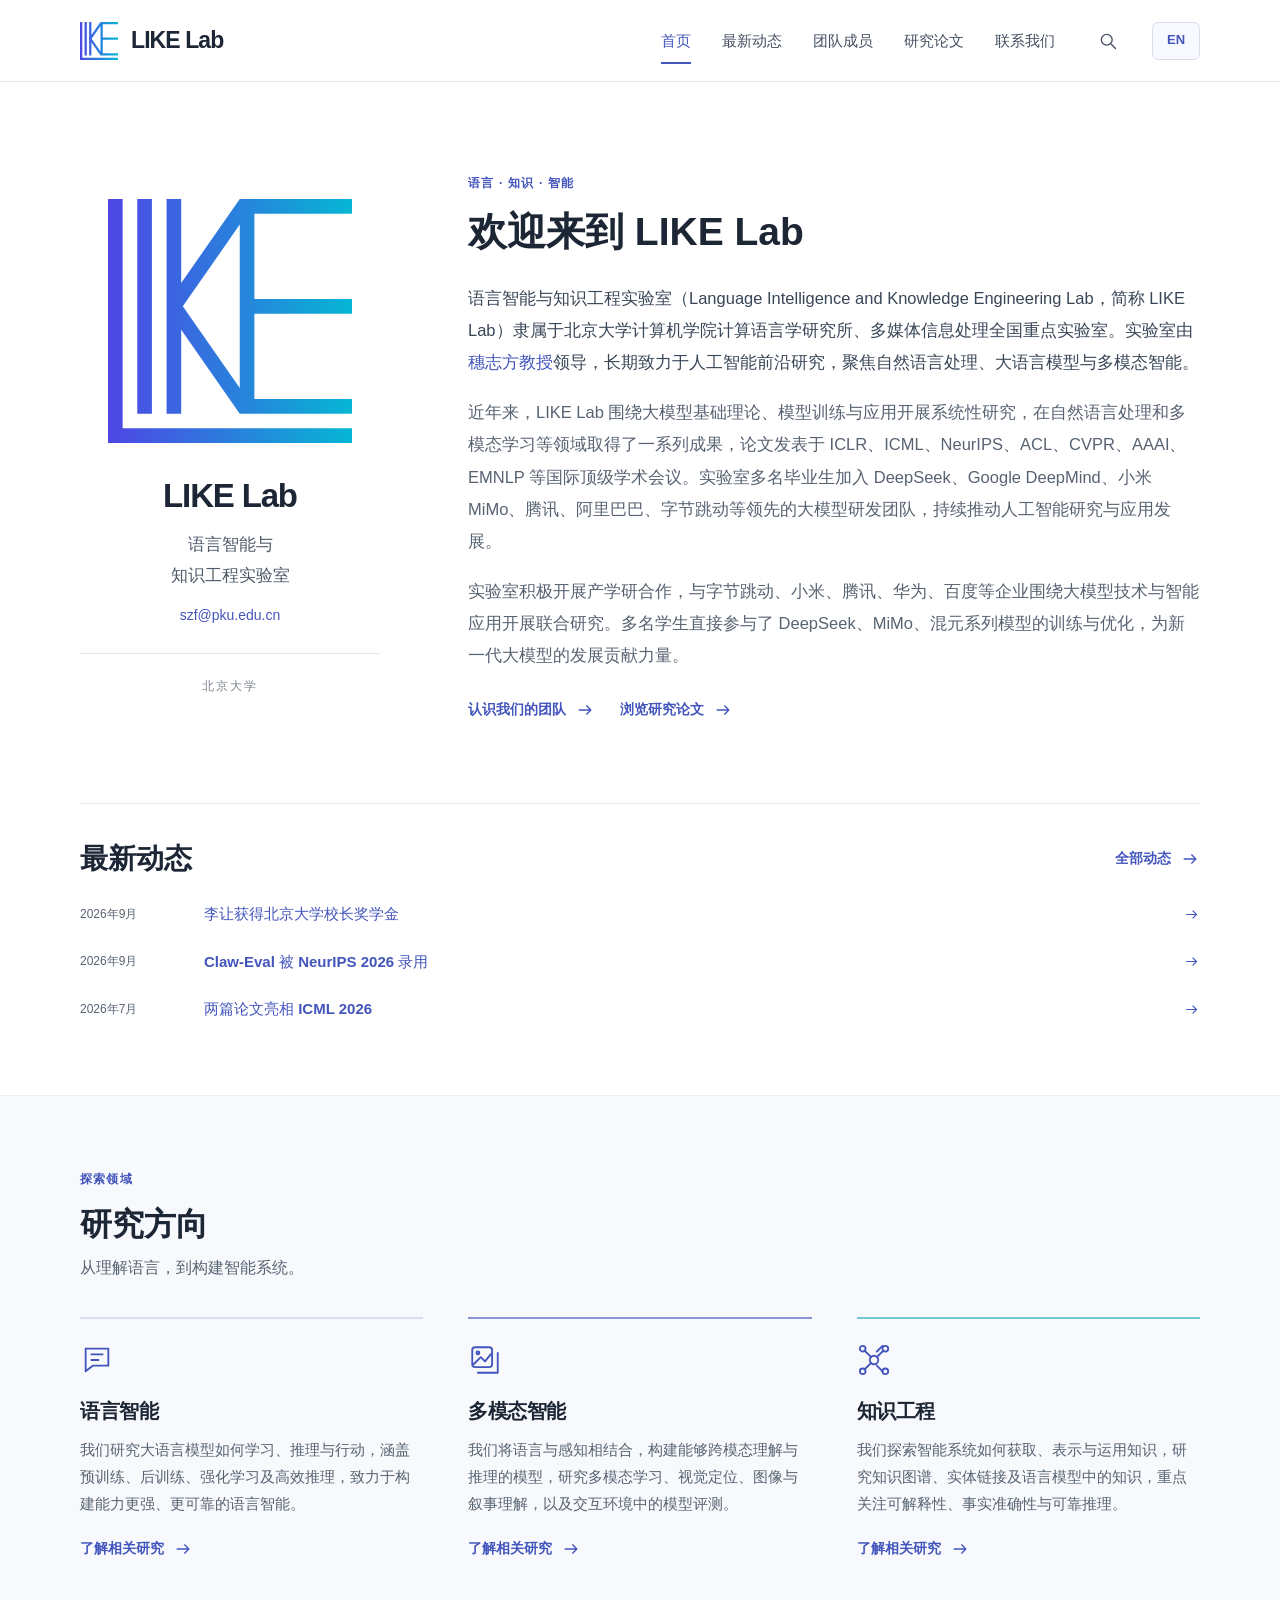
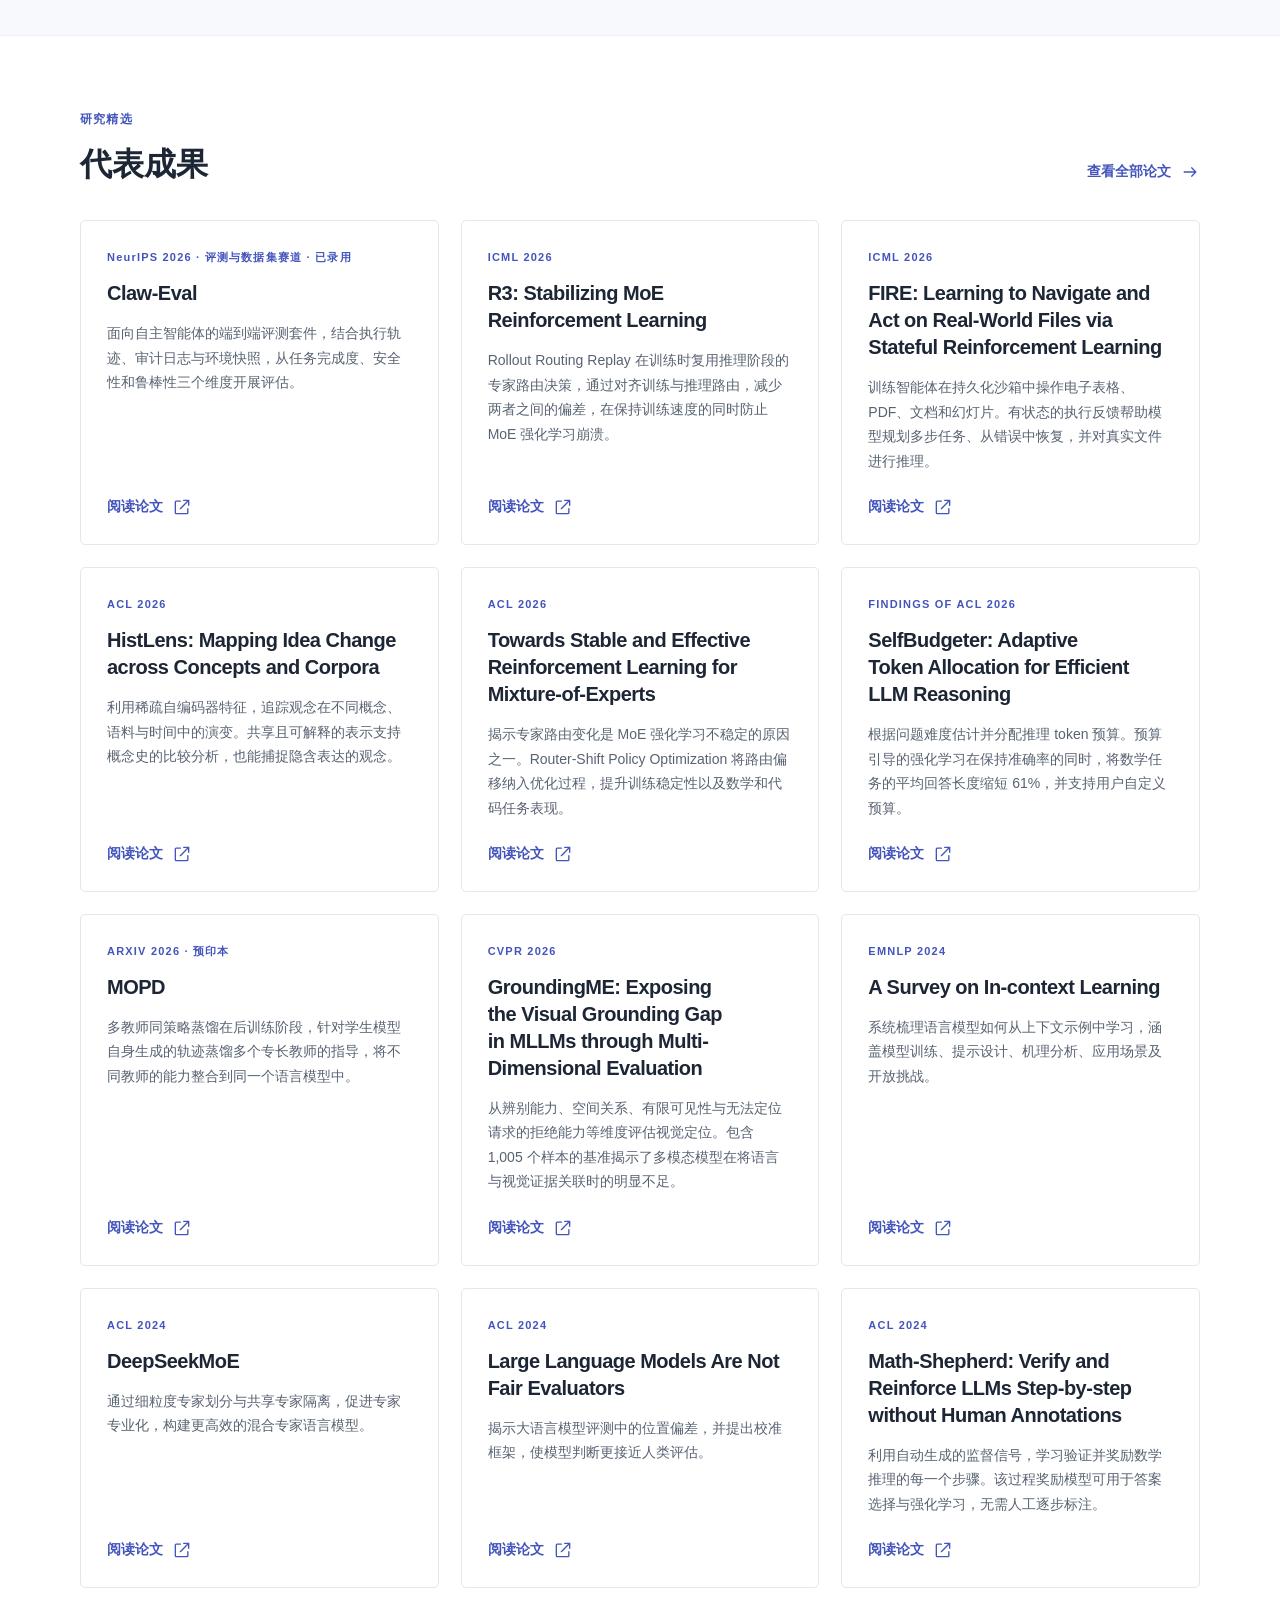
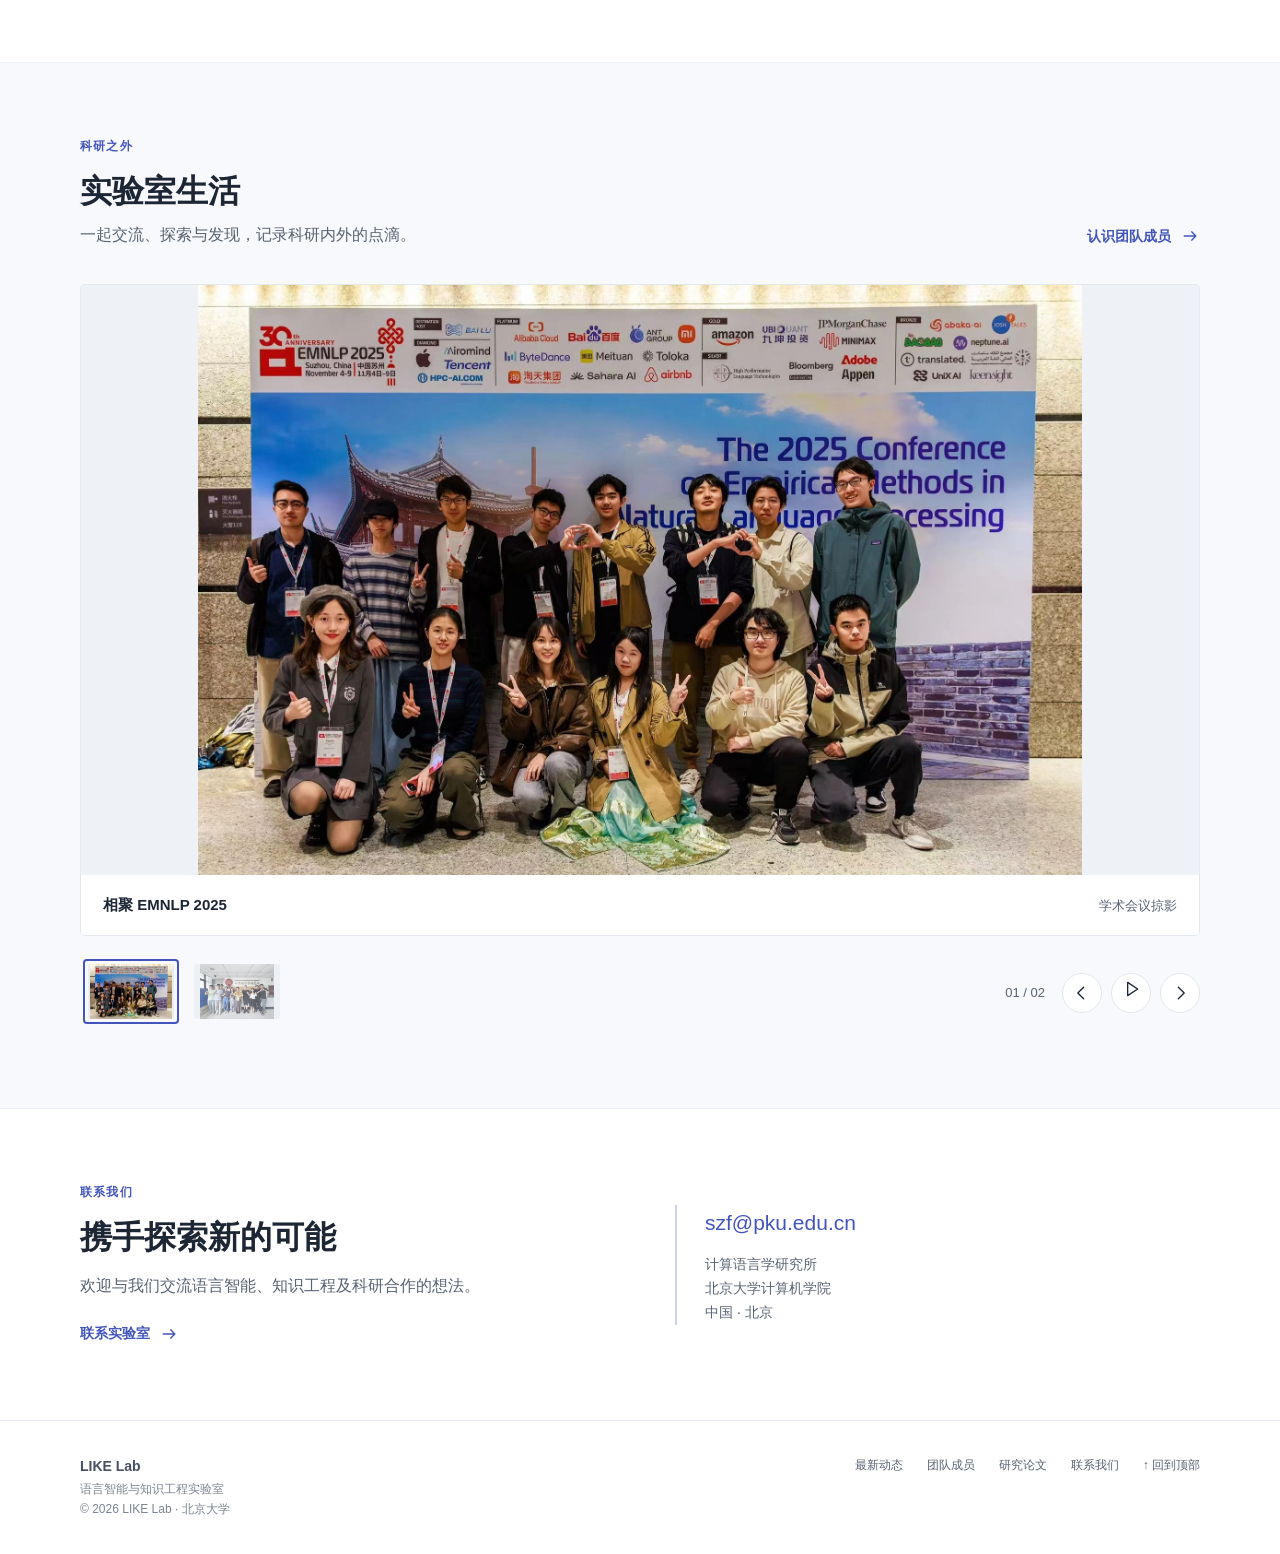
==== zh/index.html @ 63a131f9 "Add Chinese site and bilingual navigation" ====
<!doctype html>
<html lang="zh-CN"><head><meta charset="utf-8">
<!-- Google tag (gtag.js) -->
<script async src="https://www.googletagmanager.com/gtag/js?id=G-2CBV6S0XQP"></script>
<script>
  window.dataLayer = window.dataLayer || [];
  function gtag(){dataLayer.push(arguments);}
  gtag('js', new Date());
  gtag('config', 'G-2CBV6S0XQP');
</script>
<meta name="viewport" content="width=device-width,initial-scale=1"><meta name="description" content="北京大学语言智能与知识工程实验室（LIKE Lab），由穗志方教授领导，聚焦自然语言处理、大语言模型与多模态智能。"><meta name="theme-color" content="#4355bc"><title>首页 · LIKE Lab · 北京大学</title><link rel="icon" href="../assets/like-logo.svg" type="image/svg+xml"><link rel="stylesheet" href="../assets/site.css?v=a5355a71710f"><script src="../assets/site.js?v=5088bf85f177" defer></script><!-- language-alternates:start --><link rel="alternate" hreflang="en" href="../index.html"><link rel="alternate" hreflang="zh-CN" href="index.html"><!-- language-alternates:end --></head>
<body><a class="skip-link" href="#main">跳至正文</a><header class="site-header"><div class="container header-inner"><a class="brand" href="index.html" aria-label="LIKE Lab 首页"><img src="../assets/like-logo.svg" alt="" width="38" height="38">LIKE Lab</a><!-- language-switch:start --><a class="language-switch" data-language-switch href="../index.html" lang="en" hreflang="en" aria-label="Switch to English">EN</a><!-- language-switch:end --><button class="menu-toggle" aria-controls="site-navigation" aria-expanded="false" aria-label="打开导航"><svg class="icon" aria-hidden="true" viewbox="0 0 24 24"><path d="M4 6h16M4 12h16M4 18h16"/></svg></button><nav class="site-nav" id="site-navigation" aria-label="主导航"><a href="index.html" aria-current="page">首页</a><a href="news.html">最新动态</a><a href="people.html">团队成员</a><a href="publications.html">研究论文</a><a href="contact.html">联系我们</a><a class="search-link" href="publications.html#paper-search" aria-label="搜索论文"><svg class="icon" aria-hidden="true" viewbox="0 0 24 24"><circle cx="10.5" cy="10.5" r="6.5"/><path d="m16 16 5 5"/></svg></a></nav></div></header>
<main id="main"><div class="container"><section class="hero" aria-labelledby="welcome"><div class="hero-brand"><img src="../assets/like-logo.svg" alt="LIKE Lab 实验室徽标" width="264" height="264"><strong>LIKE Lab</strong><p class="full-name">语言智能与<br>知识工程实验室</p><a class="hero-email" href="mailto:szf@pku.edu.cn">szf@pku.edu.cn</a><p class="university">北京大学</p></div><div class="hero-copy"><div class="eyebrow">语言 · 知识 · 智能</div><h1 id="welcome">欢迎来到 LIKE Lab</h1><p>语言智能与知识工程实验室（Language Intelligence and Knowledge Engineering Lab，简称 LIKE Lab）隶属于北京大学计算机学院计算语言学研究所、多媒体信息处理全国重点实验室。实验室由 <a href="people.html#faculty">穗志方教授</a>领导，长期致力于人工智能前沿研究，聚焦自然语言处理、大语言模型与多模态智能。</p><p>近年来，LIKE Lab 围绕大模型基础理论、模型训练与应用开展系统性研究，在自然语言处理和多模态学习等领域取得了一系列成果，论文发表于 ICLR、ICML、NeurIPS、ACL、CVPR、AAAI、EMNLP 等国际顶级学术会议。实验室多名毕业生加入 DeepSeek、Google DeepMind、小米 MiMo、腾讯、阿里巴巴、字节跳动等领先的大模型研发团队，持续推动人工智能研究与应用发展。</p><p>实验室积极开展产学研合作，与字节跳动、小米、腾讯、华为、百度等企业围绕大模型技术与智能应用开展联合研究。多名学生直接参与了 DeepSeek、MiMo、混元系列模型的训练与优化，为新一代大模型的发展贡献力量。</p><div class="hero-links"><a class="text-link" href="people.html">认识我们的团队<svg class="icon" aria-hidden="true" viewbox="0 0 24 24"><path d="M5 12h14m-5-5 5 5-5 5"/></svg></a><a class="text-link" href="publications.html">浏览研究论文<svg class="icon" aria-hidden="true" viewbox="0 0 24 24"><path d="M5 12h14m-5-5 5 5-5 5"/></svg></a></div></div></section></div>
<section class="home-news" aria-labelledby="home-news-title"><div class="container"><div class="section-top"><h2 id="home-news-title">最新动态</h2><a class="text-link" href="news.html">全部动态<svg class="icon" aria-hidden="true" viewbox="0 0 24 24"><path d="M5 12h14m-5-5 5 5-5 5"/></svg></a></div><ul class="news-preview"><li><time datetime="2026-09">2026年9月</time><a href="news.html#rang-li-pku-presidential-scholarship-2026">李让获得北京大学校长奖学金<svg class="icon" aria-hidden="true" viewbox="0 0 24 24"><path d="M5 12h14m-5-5 5 5-5 5"/></svg></a></li><li><time datetime="2026-09">2026年9月</time><a href="news.html#neurips-2026">Claw-Eval 被 NeurIPS 2026 录用<svg class="icon" aria-hidden="true" viewbox="0 0 24 24"><path d="M5 12h14m-5-5 5 5-5 5"/></svg></a></li><li><time datetime="2026-07">2026年7月</time><a href="news.html#icml-2026">两篇论文亮相 ICML 2026<svg class="icon" aria-hidden="true" viewbox="0 0 24 24"><path d="M5 12h14m-5-5 5 5-5 5"/></svg></a></li></ul></div></section>
<section class="section soft" id="research-interests" aria-labelledby="research-interests-title"><div class="container"><div class="section-top"><div><div class="eyebrow">探索领域</div><h2 id="research-interests-title">研究方向</h2><p>从理解语言，到构建智能系统。</p></div></div><div class="research-grid"><article class="research-item"><div class="research-icon"><svg class="icon" aria-hidden="true" viewbox="0 0 24 24"><path d="M4 4h16v12H9l-5 4V4zm4 4h8m-8 4h5"/></svg></div><h3>语言智能</h3><p>我们研究大语言模型如何学习、推理与行动，涵盖预训练、后训练、强化学习及高效推理，致力于构建能力更强、更可靠的语言智能。</p><a class="text-link" href="publications.html?q=reasoning">了解相关研究<svg class="icon" aria-hidden="true" viewbox="0 0 24 24"><path d="M5 12h14m-5-5 5 5-5 5"/></svg></a></article><article class="research-item"><div class="research-icon"><svg class="icon" aria-hidden="true" viewbox="0 0 24 24"><rect x="3" y="3" width="14" height="14" rx="2"/><circle cx="7" cy="7" r="1"/><path d="m4 15 5-5 3 3 4-5m-9 13h14V7"/></svg></div><h3>多模态智能</h3><p>我们将语言与感知相结合，构建能够跨模态理解与推理的模型，研究多模态学习、视觉定位、图像与叙事理解，以及交互环境中的模型评测。</p><a class="text-link" href="publications.html?q=multimodal">了解相关研究<svg class="icon" aria-hidden="true" viewbox="0 0 24 24"><path d="M5 12h14m-5-5 5 5-5 5"/></svg></a></article><article class="research-item"><div class="research-icon"><svg class="icon" aria-hidden="true" viewbox="0 0 24 24"><circle cx="12" cy="12" r="3"/><circle cx="4" cy="4" r="2"/><circle cx="20" cy="4" r="2"/><circle cx="4" cy="20" r="2"/><circle cx="20" cy="20" r="2"/><path d="m6 6 4 4m4-4 4-4m-4 14 4 4M10 14l-4 4M14 10l4-4"/></svg></div><h3>知识工程</h3><p>我们探索智能系统如何获取、表示与运用知识，研究知识图谱、实体链接及语言模型中的知识，重点关注可解释性、事实准确性与可靠推理。</p><a class="text-link" href="publications.html?q=knowledge">了解相关研究<svg class="icon" aria-hidden="true" viewbox="0 0 24 24"><path d="M5 12h14m-5-5 5 5-5 5"/></svg></a></article></div></div></section>
<section class="section" id="research-highlights" aria-labelledby="research-highlights-title"><div class="container"><div class="section-top"><div><div class="eyebrow">研究精选</div><h2 id="research-highlights-title">代表成果</h2></div><a class="text-link" href="publications.html">查看全部论文<svg class="icon" aria-hidden="true" viewbox="0 0 24 24"><path d="M5 12h14m-5-5 5 5-5 5"/></svg></a></div><div class="highlights"><article class="highlight"><div class="highlight-heading"><div class="kicker"><span class="conference-name">NeurIPS</span> 2026 · 评测与数据集赛道 · 已录用</div><h3>Claw-Eval</h3></div><p>面向自主智能体的端到端评测套件，结合执行轨迹、审计日志与环境快照，从任务完成度、安全性和鲁棒性三个维度开展评估。</p><a class="text-link" href="https://arxiv.org/abs/2604.06132" target="_blank" rel="noopener noreferrer" aria-label="阅读论文：Claw-Eval">阅读论文<svg class="icon" aria-hidden="true" viewbox="0 0 24 24"><path d="M14 4h6v6m0-6-10 10M10 5H5a1 1 0 0 0-1 1v13a1 1 0 0 0 1 1h13a1 1 0 0 0 1-1v-5"/></svg></a></article><article class="highlight"><div class="highlight-heading"><div class="kicker">ICML 2026</div><h3>R3: Stabilizing MoE Reinforcement Learning</h3></div><p>Rollout Routing Replay 在训练时复用推理阶段的专家路由决策，通过对齐训练与推理路由，减少两者之间的偏差，在保持训练速度的同时防止 MoE 强化学习崩溃。</p><a class="text-link" href="https://openreview.net/forum?id=ZMkfGplf4b" target="_blank" rel="noopener noreferrer" aria-label="阅读论文：R3: Stabilizing MoE Reinforcement Learning">阅读论文<svg class="icon" aria-hidden="true" viewbox="0 0 24 24"><path d="M14 4h6v6m0-6-10 10M10 5H5a1 1 0 0 0-1 1v13a1 1 0 0 0 1 1h13a1 1 0 0 0 1-1v-5"/></svg></a></article><article class="highlight"><div class="highlight-heading"><div class="kicker">ICML 2026</div><h3>FIRE: Learning to Navigate and Act on Real-World Files via Stateful Reinforcement Learning</h3></div><p>训练智能体在持久化沙箱中操作电子表格、PDF、文档和幻灯片。有状态的执行反馈帮助模型规划多步任务、从错误中恢复，并对真实文件进行推理。</p><a class="text-link" href="https://openreview.net/forum?id=lHVxzhqYai" target="_blank" rel="noopener noreferrer" aria-label="阅读论文：FIRE: Learning to Navigate and Act on Real-World Files via Stateful Reinforcement Learning">阅读论文<svg class="icon" aria-hidden="true" viewbox="0 0 24 24"><path d="M14 4h6v6m0-6-10 10M10 5H5a1 1 0 0 0-1 1v13a1 1 0 0 0 1 1h13a1 1 0 0 0 1-1v-5"/></svg></a></article><article class="highlight"><div class="highlight-heading"><div class="kicker">ACL 2026</div><h3>HistLens: Mapping Idea Change across Concepts and Corpora</h3></div><p>利用稀疏自编码器特征，追踪观念在不同概念、语料与时间中的演变。共享且可解释的表示支持概念史的比较分析，也能捕捉隐含表达的观念。</p><a class="text-link" href="https://aclanthology.org/2026.acl-long.652/" target="_blank" rel="noopener noreferrer" aria-label="阅读论文：HistLens: Mapping Idea Change across Concepts and Corpora">阅读论文<svg class="icon" aria-hidden="true" viewbox="0 0 24 24"><path d="M14 4h6v6m0-6-10 10M10 5H5a1 1 0 0 0-1 1v13a1 1 0 0 0 1 1h13a1 1 0 0 0 1-1v-5"/></svg></a></article><article class="highlight"><div class="highlight-heading"><div class="kicker">ACL 2026</div><h3>Towards Stable and Effective Reinforcement Learning for Mixture-of-Experts</h3></div><p>揭示专家路由变化是 MoE 强化学习不稳定的原因之一。Router-Shift Policy Optimization 将路由偏移纳入优化过程，提升训练稳定性以及数学和代码任务表现。</p><a class="text-link" href="https://aclanthology.org/2026.acl-long.1165/" target="_blank" rel="noopener noreferrer" aria-label="阅读论文：Towards Stable and Effective Reinforcement Learning for Mixture-of-Experts">阅读论文<svg class="icon" aria-hidden="true" viewbox="0 0 24 24"><path d="M14 4h6v6m0-6-10 10M10 5H5a1 1 0 0 0-1 1v13a1 1 0 0 0 1 1h13a1 1 0 0 0 1-1v-5"/></svg></a></article><article class="highlight"><div class="highlight-heading"><div class="kicker">Findings of ACL 2026</div><h3>SelfBudgeter: Adaptive Token Allocation for Efficient LLM Reasoning</h3></div><p>根据问题难度估计并分配推理 token 预算。预算引导的强化学习在保持准确率的同时，将数学任务的平均回答长度缩短 61%，并支持用户自定义预算。</p><a class="text-link" href="https://aclanthology.org/2026.findings-acl.1063/" target="_blank" rel="noopener noreferrer" aria-label="阅读论文：SelfBudgeter: Adaptive Token Allocation for Efficient LLM Reasoning">阅读论文<svg class="icon" aria-hidden="true" viewbox="0 0 24 24"><path d="M14 4h6v6m0-6-10 10M10 5H5a1 1 0 0 0-1 1v13a1 1 0 0 0 1 1h13a1 1 0 0 0 1-1v-5"/></svg></a></article><article class="highlight"><div class="highlight-heading"><div class="kicker">arXiv 2026 · 预印本</div><h3>MOPD</h3></div><p>多教师同策略蒸馏在后训练阶段，针对学生模型自身生成的轨迹蒸馏多个专长教师的指导，将不同教师的能力整合到同一个语言模型中。</p><a class="text-link" href="https://arxiv.org/abs/2606.30406" target="_blank" rel="noopener noreferrer" aria-label="阅读论文：MOPD">阅读论文<svg class="icon" aria-hidden="true" viewbox="0 0 24 24"><path d="M14 4h6v6m0-6-10 10M10 5H5a1 1 0 0 0-1 1v13a1 1 0 0 0 1 1h13a1 1 0 0 0 1-1v-5"/></svg></a></article><article class="highlight"><div class="highlight-heading"><div class="kicker">CVPR 2026</div><h3>GroundingME: Exposing the Visual Grounding Gap in MLLMs through Multi-Dimensional Evaluation</h3></div><p>从辨别能力、空间关系、有限可见性与无法定位请求的拒绝能力等维度评估视觉定位。包含 1,005 个样本的基准揭示了多模态模型在将语言与视觉证据关联时的明显不足。</p><a class="text-link" href="https://arxiv.org/abs/2512.17495" target="_blank" rel="noopener noreferrer" aria-label="阅读论文：GroundingME: Exposing the Visual Grounding Gap in MLLMs through Multi-Dimensional Evaluation">阅读论文<svg class="icon" aria-hidden="true" viewbox="0 0 24 24"><path d="M14 4h6v6m0-6-10 10M10 5H5a1 1 0 0 0-1 1v13a1 1 0 0 0 1 1h13a1 1 0 0 0 1-1v-5"/></svg></a></article><article class="highlight"><div class="highlight-heading"><div class="kicker">EMNLP 2024</div><h3>A Survey on In-context Learning</h3></div><p>系统梳理语言模型如何从上下文示例中学习，涵盖模型训练、提示设计、机理分析、应用场景及开放挑战。</p><a class="text-link" href="https://aclanthology.org/2024.emnlp-main.64/" target="_blank" rel="noopener noreferrer" aria-label="阅读论文：A Survey on In-context Learning">阅读论文<svg class="icon" aria-hidden="true" viewbox="0 0 24 24"><path d="M14 4h6v6m0-6-10 10M10 5H5a1 1 0 0 0-1 1v13a1 1 0 0 0 1 1h13a1 1 0 0 0 1-1v-5"/></svg></a></article><article class="highlight"><div class="highlight-heading"><div class="kicker">ACL 2024</div><h3>DeepSeekMoE</h3></div><p>通过细粒度专家划分与共享专家隔离，促进专家专业化，构建更高效的混合专家语言模型。</p><a class="text-link" href="https://aclanthology.org/2024.acl-long.70/" target="_blank" rel="noopener noreferrer" aria-label="阅读论文：DeepSeekMoE">阅读论文<svg class="icon" aria-hidden="true" viewbox="0 0 24 24"><path d="M14 4h6v6m0-6-10 10M10 5H5a1 1 0 0 0-1 1v13a1 1 0 0 0 1 1h13a1 1 0 0 0 1-1v-5"/></svg></a></article><article class="highlight"><div class="highlight-heading"><div class="kicker">ACL 2024</div><h3>Large Language Models Are Not Fair Evaluators</h3></div><p>揭示大语言模型评测中的位置偏差，并提出校准框架，使模型判断更接近人类评估。</p><a class="text-link" href="https://aclanthology.org/2024.acl-long.511/" target="_blank" rel="noopener noreferrer" aria-label="阅读论文：Large Language Models Are Not Fair Evaluators">阅读论文<svg class="icon" aria-hidden="true" viewbox="0 0 24 24"><path d="M14 4h6v6m0-6-10 10M10 5H5a1 1 0 0 0-1 1v13a1 1 0 0 0 1 1h13a1 1 0 0 0 1-1v-5"/></svg></a></article><article class="highlight"><div class="highlight-heading"><div class="kicker">ACL 2024</div><h3>Math-Shepherd: Verify and Reinforce LLMs Step-by-step without Human Annotations</h3></div><p>利用自动生成的监督信号，学习验证并奖励数学推理的每一个步骤。该过程奖励模型可用于答案选择与强化学习，无需人工逐步标注。</p><a class="text-link" href="https://aclanthology.org/2024.acl-long.510/" target="_blank" rel="noopener noreferrer" aria-label="阅读论文：Math-Shepherd: Verify and Reinforce LLMs Step-by-step without Human Annotations">阅读论文<svg class="icon" aria-hidden="true" viewbox="0 0 24 24"><path d="M14 4h6v6m0-6-10 10M10 5H5a1 1 0 0 0-1 1v13a1 1 0 0 0 1 1h13a1 1 0 0 0 1-1v-5"/></svg></a></article></div></div></section>
<section class="section soft" id="life-at-like" aria-labelledby="life-at-like-title"><div class="container"><div class="section-top"><div><div class="eyebrow">科研之外</div><h2 id="life-at-like-title">实验室生活</h2><p>一起交流、探索与发现，记录科研内外的点滴。</p></div><a class="text-link" href="people.html">认识团队成员<svg class="icon" aria-hidden="true" viewbox="0 0 24 24"><path d="M5 12h14m-5-5 5 5-5 5"/></svg></a></div><div data-gallery aria-label="实验室相册" aria-roledescription="轮播相册"><div class="gallery-stage" aria-live="polite"><figure role="group" aria-roledescription="照片" aria-label="第 1 张，共 2 张"><img src="../assets/team-emnlp-2025.webp" alt="团队成员在 EMNLP 2025 会议背景板前合影" loading="lazy" decoding="async" width="1919" height="1280"><figcaption><strong>相聚 EMNLP 2025</strong><span>学术会议掠影</span></figcaption></figure><figure role="group" aria-roledescription="照片" aria-label="第 2 张，共 2 张"><img src="../assets/team-icl.webp" alt="LIKE Lab 成员在计算语言学研究所牌前合影" loading="lazy" decoding="async" width="1702" height="1276"><figcaption><strong>相聚北大</strong><span>计算语言学研究所</span></figcaption></figure></div><div class="gallery-controls js-only"><div class="gallery-thumbs" role="group" aria-label="选择实验室照片"><button class="gallery-thumb" aria-label="查看第 1 张照片（共 2 张）：相聚 EMNLP 2025" aria-pressed="true"><img src="../assets/team-emnlp-2025-thumb.webp" alt="" width="86" height="55" loading="lazy"></button><button class="gallery-thumb" aria-label="查看第 2 张照片（共 2 张）：相聚北大" aria-pressed="false"><img src="../assets/team-icl-thumb.webp" alt="" width="86" height="55" loading="lazy"></button></div><div class="gallery-actions"><span class="gallery-counter" aria-live="polite">01 / 02</span><button class="icon-button" data-gallery-prev aria-label="上一张照片"><svg class="icon" aria-hidden="true" viewbox="0 0 24 24"><path d="m14 5-7 7 7 7"/></svg></button><button class="icon-button" data-gallery-play aria-label="播放相册"><span data-play-icon><svg class="icon" aria-hidden="true" viewbox="0 0 24 24"><path d="m8 4 12 8-12 8V4Z"/></svg></span><span data-pause-icon hidden><svg class="icon" aria-hidden="true" viewbox="0 0 24 24"><path d="M9 5v14M15 5v14"/></svg></span></button><button class="icon-button" data-gallery-next aria-label="下一张照片"><svg class="icon" aria-hidden="true" viewbox="0 0 24 24"><path d="m10 5 7 7-7 7"/></svg></button></div></div></div></div></section>
<section class="section"><div class="container home-contact"><div><div class="eyebrow">联系我们</div><h2>携手探索新的可能</h2><p>欢迎与我们交流语言智能、知识工程及科研合作的想法。</p><div style="margin-top:20px"><a class="text-link" href="contact.html">联系实验室<svg class="icon" aria-hidden="true" viewbox="0 0 24 24"><path d="M5 12h14m-5-5 5 5-5 5"/></svg></a></div></div><div class="contact-detail"><a href="mailto:szf@pku.edu.cn">szf@pku.edu.cn</a><address>计算语言学研究所<br>北京大学计算机学院<br>中国 · 北京</address></div></div></section></main>
<footer class="site-footer"><div class="container footer-inner"><div><strong>LIKE Lab</strong><br>语言智能与知识工程实验室<br>© 2026 LIKE Lab · 北京大学</div><div class="footer-links"><a href="news.html">最新动态</a><a href="people.html">团队成员</a><a href="publications.html">研究论文</a><a href="contact.html">联系我们</a><a href="#main" aria-label="回到顶部">↑ 回到顶部</a></div></div></footer></body></html>
---- assets/site.css ----
:root{--ink:#1d2635;--muted:#586372;--light:#7b8491;--blue:#4355bc;--cyan:#0598b5;--line:#e3e7ee;--wash:#f7f9fc;--max:1120px}*{box-sizing:border-box}html{scroll-behavior:smooth;scroll-padding-top:100px}body{margin:0;color:var(--ink);background:#fff;font-family:Inter,-apple-system,BlinkMacSystemFont,"Segoe UI",Arial,sans-serif;font-size:16px;line-height:1.7;-webkit-font-smoothing:antialiased}a{color:var(--blue);text-decoration:none}a:hover{color:#26388c;text-decoration:underline;text-underline-offset:4px}button,input,select{font:inherit}button{cursor:pointer}button:disabled{cursor:default}img{display:block;max-width:100%}h1,h2,h3,p,figure{margin:0}h1,h2,h3{line-height:1.25;color:var(--ink);font-weight:650;letter-spacing:-.025em}h1{font-size:46px}h2{font-size:32px}h3{font-size:21px}p+p{margin-top:18px}svg.icon{width:20px;height:20px;fill:none;stroke:currentColor;stroke-width:1.6;stroke-linecap:round;stroke-linejoin:round;flex-shrink:0}a:focus-visible,button:focus-visible,input:focus-visible,select:focus-visible,summary:focus-visible{outline:3px solid #07a7c3;outline-offset:5px}::selection{background:#dce9ff}.container{width:min(var(--max),calc(100% - 64px));margin-inline:auto}.skip-link{position:fixed;top:-70px;left:20px;z-index:100;background:#fff;padding:12px 20px}.skip-link:focus{top:10px}.site-header{height:82px;position:sticky;top:0;z-index:30;background:rgba(255,255,255,.97);border-bottom:1px solid var(--line)}.header-inner{display:flex;align-items:center;justify-content:space-between;height:100%;gap:24px}.brand{display:flex;align-items:center;gap:13px;color:var(--ink);font-size:23px;letter-spacing:-.04em;font-weight:700;white-space:nowrap}.brand img{width:38px;height:38px}.brand:hover{text-decoration:none;color:var(--ink)}.site-nav{display:flex;align-items:center;gap:31px}.site-nav>a{font-size:15px;font-weight:550;color:#455062;padding:28px 0;position:relative}.site-nav>a:hover{color:var(--blue);text-decoration:none}.site-nav>a[aria-current=page]{color:var(--blue)}.site-nav>a[aria-current=page]:after{content:"";height:2px;position:absolute;bottom:17px;left:0;right:0;background:var(--blue)}.site-nav .search-link{display:flex;padding:12px}.menu-toggle{display:none;width:44px;height:44px;align-items:center;justify-content:center;border:1px solid var(--line);border-radius:6px;background:#fff}.eyebrow{font-size:12px;line-height:1.5;font-weight:650;letter-spacing:.16em;text-transform:uppercase;color:var(--blue);margin-bottom:16px}.hero{display:grid;grid-template-columns:300px 1fr;gap:88px;padding:92px 0 82px;align-items:center}.hero-brand{text-align:center;align-self:center}.hero-brand>img{width:244px;height:244px;margin:0 auto 32px}.hero-brand strong{display:block;font-size:33px;font-weight:650;letter-spacing:-.035em;line-height:1.25}.hero-brand .full-name{font-size:17px;line-height:1.55;max-width:285px;margin:14px auto 0;color:#4f5b6b}.hero-brand .university{font-size:12px;text-transform:uppercase;letter-spacing:.17em;color:var(--light);border-top:1px solid var(--line);padding-top:22px;margin-top:25px}.hero-copy h1{margin-bottom:25px;font-size:39px}.hero-copy p{color:var(--muted);font-size:16.5px;line-height:1.8}.hero-copy p:first-of-type{color:#394657}.hero-copy strong{color:var(--ink);font-weight:600}.text-link{display:inline-flex;align-items:center;gap:9px;font-size:14px;font-weight:600}.hero-links{display:flex;gap:25px;margin-top:26px}.section{padding:74px 0}.section.soft{background:var(--wash);border-top:1px solid #edf0f6;border-bottom:1px solid #edf0f6}.section-top{display:flex;align-items:end;justify-content:space-between;gap:28px;margin-bottom:36px}.section-top p{color:var(--muted);margin-top:10px;max-width:680px}.research-grid{display:grid;grid-template-columns:repeat(3,1fr);gap:45px}.research-item{display:flex;flex-direction:column;align-items:flex-start;border-top:2px solid #d9dfef;padding-top:24px}.research-item:nth-child(2){border-color:#8b94d4}.research-item:nth-child(3){border-color:#74c7d5}.research-icon{display:flex;color:var(--blue);margin-bottom:22px}.research-icon .icon{width:34px;height:34px;stroke-width:1.3}.research-item h3{font-size:20px;margin-bottom:12px}.research-item p{font-size:15px;color:var(--muted);line-height:1.8}.research-item .text-link{margin-top:auto;padding-top:20px}.highlights{display:grid;grid-template-columns:repeat(3,minmax(0,1fr));gap:22px}.highlight{grid-column:auto}.highlight{display:flex;flex-direction:column;align-items:flex-start;border:1px solid var(--line);padding:27px 26px 25px;border-radius:5px}.kicker{font-size:11px;text-transform:uppercase;letter-spacing:.11em;color:var(--blue);font-weight:650}.highlight h3{font-size:20px;line-height:1.35;margin:14px 0 14px;text-wrap:pretty}.highlight p{color:var(--muted);font-size:14px;margin-bottom:22px}.highlight a{margin-top:auto}.gallery-stage{background:#f0f3f7;border:1px solid var(--line);border-radius:5px;overflow:hidden}.gallery-stage figure[hidden]{display:none}.gallery-stage img{width:100%;height:590px;object-fit:contain;background:#eef1f5}.gallery-stage figcaption{padding:17px 22px;background:#fff;display:flex;gap:20px;align-items:baseline;justify-content:space-between}.gallery-stage figcaption strong{font-size:15px;font-weight:600}.gallery-stage figcaption span{font-size:13px;color:var(--muted)}.gallery-controls{display:flex;justify-content:space-between;align-items:center;margin-top:17px;gap:18px}.gallery-thumbs{display:flex;gap:10px}.gallery-thumb{padding:3px;background:transparent;border:2px solid transparent;border-radius:4px;opacity:.64;transition:opacity .2s}.gallery-thumb img{width:86px;height:55px;object-fit:cover;border-radius:2px}.gallery-thumb[aria-pressed=true]{border-color:var(--blue);opacity:1}.gallery-thumb:hover{opacity:1}.gallery-actions{display:flex;align-items:center;gap:9px}.icon-button{display:inline-flex;align-items:center;justify-content:center;height:40px;width:40px;border:1px solid var(--line);border-radius:50%;color:var(--ink);background:#fff}.icon-button:hover{border-color:var(--blue);color:var(--blue)}.gallery-counter{font-size:13px;color:var(--muted);font-variant-numeric:tabular-nums;margin-right:8px}.home-contact{display:grid;grid-template-columns:1fr 1fr;align-items:center;gap:70px}.home-contact h2{margin-bottom:15px}.home-contact p{color:var(--muted)}.contact-detail{border-left:2px solid #cbd4ef;padding-left:28px}.contact-detail a{font-size:21px}.contact-detail address{font-style:normal;margin-top:13px;color:var(--muted);font-size:14px}.site-footer{padding:34px 0;border-top:1px solid var(--line)}.footer-inner{display:flex;justify-content:space-between;gap:30px;align-items:start;font-size:12px;color:var(--light)}.footer-inner strong{font-size:14px;font-weight:600;color:#465164}.footer-links{display:flex;gap:24px}.footer-links a{color:var(--muted)}.page-heading{text-align:center;padding:72px 0 46px}.page-heading h1{font-size:45px}.page-heading p{color:var(--muted);font-size:17px;margin:17px auto 0;max-width:670px}.page-heading .eyebrow{margin-bottom:12px}.role-nav{display:flex;justify-content:center;gap:29px;flex-wrap:wrap;border-bottom:1px solid var(--line);padding:0 0 27px;font-size:13px}.role-nav a{color:var(--muted)}.role-nav span{font-size:11px;color:#8893a4;margin-left:6px}.people-section{padding:50px 0 22px;scroll-margin-top:95px}.people-section>h2{text-align:center;font-size:27px;margin-bottom:38px;font-weight:550}.people-grid{--people-column-gap:28px;display:flex;flex-wrap:wrap;justify-content:center;gap:38px var(--people-column-gap)}.people-grid>.person{flex:0 0 calc((100% - 3 * var(--people-column-gap))/4)}.people-grid.faculty>.person{flex:0 1 auto}.person{text-align:center;min-width:0;padding:0 0 9px}.portrait{width:min(160px,100%);height:auto;aspect-ratio:4/5;margin:0 auto 19px;border-radius:10px;display:grid;place-items:center;background:linear-gradient(145deg,#f0f3fb,#e9eef5);border:1px solid #e1e6f0;color:#7885a4;font-size:35px;font-weight:350;letter-spacing:-.04em;position:relative}.portrait:after{content:"";inset:8px;border:1px solid #d9e1ee;border-radius:6px;position:absolute}.person:nth-child(3n+2) .portrait{background:linear-gradient(145deg,#edf6f7,#e8f0f4);color:#6e8e99}.person:nth-child(3n) .portrait{background:linear-gradient(145deg,#f2f0f9,#ececf4);color:#8a83a5}.person .portrait-photo{object-fit:cover}.person h3{font-size:19px;font-weight:550;letter-spacing:-.015em}.person h3 a{color:var(--blue)}.person .role{font-size:13px;color:var(--muted);margin-top:6px}.person .years{font-size:13px;color:var(--light);line-height:1.5;margin-top:0;font-variant-numeric:tabular-nums}.person-links{display:flex;justify-content:center;gap:7px;min-height:35px;margin-top:8px}.person-links a{display:grid;place-items:center;padding:5px;color:#6f7e9a;border-radius:4px}.person-links a:hover{background:var(--wash);color:var(--blue)}.person-links .icon{width:18px;height:18px}.faculty .portrait{width:192px;font-size:43px}.faculty .person h3{font-size:24px}.faculty .person .role{font-size:15px}.people-end{padding:45px 0 65px;text-align:center;color:var(--light);font-size:12px}.pub-intro{max-width:800px;margin:0 auto}.pub-actions{display:flex;justify-content:center;gap:23px;margin-top:22px}.pub-toolbar{display:grid;grid-template-columns:1fr 130px auto;gap:14px;align-items:end;padding:23px;background:var(--wash);border:1px solid var(--line);border-radius:5px}.field label{display:block;font-size:12px;color:var(--muted);font-weight:600;margin-bottom:7px}.search-input{position:relative}.search-input .icon{position:absolute;left:13px;top:13px;color:var(--light)}.field input,.field select{width:100%;height:45px;border:1px solid #d7dde7;border-radius:4px;background:#fff;color:var(--ink);padding:8px 12px}.field input{padding-left:42px;min-width:100px}.status-filters{display:flex;height:45px;border:1px solid #d7dde7;background:#fff;border-radius:4px;overflow:hidden}.status-filters button{padding:0 14px;border:0;background:#fff;color:var(--muted);font-size:13px}.status-filters button[aria-pressed=true]{background:#4558b7;color:#fff}.pub-count-row{display:flex;justify-content:space-between;align-items:center;margin:19px 0 12px;font-size:13px;color:var(--light)}.text-button{border:0;background:none;padding:6px;color:var(--blue);font-size:13px}.pub-year{display:grid;grid-template-columns:88px 1fr;gap:34px;margin-top:30px}.pub-year>h2{font-size:28px;color:#536078;border-top:1px solid var(--line);padding-top:25px;letter-spacing:-.05em}.pub-item{padding:26px 0 25px;border-top:1px solid var(--line)}.pub-item h3{font-size:18px;font-weight:600;line-height:1.5;letter-spacing:-.012em}.pub-item h3>a{color:#27374c}.pub-item h3>a:hover{color:var(--blue)}.pub-authors{font-size:14px;line-height:1.8;color:var(--muted);margin-top:8px}.pub-authors strong{font-weight:600;color:#39465a}.pub-meta{display:flex;align-items:center;gap:12px;margin-top:9px;font-size:13px;color:var(--blue)}.preprint-tag{font-size:10px;letter-spacing:.05em;text-transform:uppercase;border:1px solid #cfd6e3;color:var(--muted);padding:1px 7px;border-radius:3px}.pub-links{display:flex;flex-wrap:wrap;gap:17px;margin-top:12px;font-size:12px;font-weight:600}.pub-links a{display:flex;gap:5px;align-items:center}.pub-links .icon{width:14px;height:14px}.pub-item details{margin-top:12px;font-size:13px;color:var(--muted)}.pub-item summary{width:max-content;cursor:pointer;color:#6c7790;font-size:12px}.pub-item details p{padding:13px 17px;background:var(--wash);margin-top:8px;line-height:1.85;border-left:2px solid #d8dfef}.pub-empty{text-align:center;padding:75px 20px}.pub-empty h2{font-size:25px;margin-bottom:12px}.pub-empty p{color:var(--muted)}.pub-bottom{padding:45px 0 60px;font-size:13px;color:var(--muted);text-align:center}.resource-intro{text-align:center;margin:0 auto 40px;max-width:740px;color:var(--muted);font-size:15px}.resource-grid{display:grid;grid-template-columns:repeat(3,1fr);gap:24px;margin-bottom:65px}.resource-card{border:1px solid var(--line);border-radius:5px;display:flex;flex-direction:column;overflow:hidden}.resource-art{height:140px;padding:28px;background:linear-gradient(110deg,#eff1fb,#eef8fa);position:relative;display:flex;justify-content:space-between;align-items:center;color:#6c7ab7}.resource-art .icon{width:55px;height:55px;stroke-width:1}.resource-art>span{font-size:11px;font-weight:600;letter-spacing:.13em;text-transform:uppercase;align-self:start;border:1px solid #d4dcec;padding:2px 8px;border-radius:3px}.resource-content{padding:24px;display:flex;flex-direction:column;flex:1}.resource-content .kicker{font-size:10px}.resource-content h2{font-size:22px;margin:10px 0 11px}.resource-content p{font-size:14px;color:var(--muted);margin-bottom:20px}.resource-content .pub-links{margin-top:auto;padding-top:5px}.reading{display:grid;grid-template-columns:1fr 2fr;gap:60px;padding:45px 0 65px;border-top:1px solid var(--line)}.reading>div>p{font-size:14px;color:var(--muted);margin-top:15px}.reading-list{display:grid;gap:0}.reading-list a{padding:17px 0;border-bottom:1px solid var(--line);font-size:15px;font-weight:550;display:flex;justify-content:space-between;align-items:center;gap:20px}.reading-list a:first-child{padding-top:0}.reading-list small{display:block;font-size:12px;font-weight:400;color:var(--muted);margin-top:4px}.contact-layout{display:grid;grid-template-columns:1.05fr 1fr;gap:75px;padding:15px 0 80px}.contact-layout h2{font-size:26px;margin-bottom:17px}.contact-layout p{color:var(--muted);font-size:15px}.contact-email{display:inline-flex;gap:12px;align-items:center;font-size:26px;margin:27px 0}.contact-box{background:var(--wash);border:1px solid var(--line);padding:35px;border-radius:5px}.contact-box address{font-style:normal;color:var(--muted);font-size:15px;line-height:1.9;margin-top:15px}.contact-box h3{font-size:18px;margin-top:26px;margin-bottom:9px}.contact-box h3:first-child{margin-top:0}.contact-box .institution-links{display:flex;flex-direction:column;align-items:start;gap:9px;font-size:14px;margin-top:24px}.contact-follow{border-top:1px solid var(--line);padding-top:25px;margin-top:30px}.contact-follow h3{font-size:19px;margin-bottom:12px}[hidden]{display:none!important}.js-only{display:none}.js .js-only{display:block}.js .pub-toolbar{display:grid}.js .pub-count-row{display:flex}.js .gallery-controls{display:flex}body:not(.js) .gallery-stage figure{display:block!important}body:not(.js) .gallery-stage figure+figure{margin-top:24px}body:not(.js) .site-nav{display:flex}.js .gallery-stage{animation:appear .7s ease both}@keyframes appear{from{opacity:.3;transform:translateY(7px)}to{opacity:1;transform:none}}
@media(min-width:1400px){.hero{gap:100px;padding-block:105px}.hero-copy p{font-size:17px}.hero-brand>img{width:264px;height:264px}}
@media(max-width:1000px){.container{width:calc(100% - 48px)}.hero{grid-template-columns:240px 1fr;gap:46px;padding-block:65px}.hero-brand>img{width:210px;height:210px}.hero-copy h1{font-size:33px}.hero-copy p{font-size:15px}.site-nav{gap:21px}.research-grid{gap:27px}.gallery-stage img{height:480px}.pub-toolbar{grid-template-columns:1fr 120px}.status-filters{grid-column:1/-1;width:max-content}.contact-layout{gap:42px}.highlights{grid-template-columns:repeat(2,minmax(0,1fr));gap:18px}.highlight,.highlight:nth-child(n+4){grid-column:span 1}.highlight:last-child{grid-column:span 1}.highlight{padding:22px}.people-grid{--people-column-gap:18px;row-gap:35px}}
@media(max-width:720px){html{scroll-padding-top:85px}.container{width:calc(100% - 40px)}.site-header{height:70px}.brand{font-size:21px}.brand img{width:33px;height:33px}.menu-toggle{display:flex}.site-nav{position:absolute;top:69px;left:0;right:0;background:#fff;border-bottom:1px solid var(--line);padding:16px 20px 22px;gap:0;box-shadow:0 10px 20px #1d26350a;flex-direction:column;align-items:stretch}.js .site-nav{display:none}.js .site-nav.open{display:flex}.site-nav>a{padding:10px 12px}.site-nav>a[aria-current=page]:after{display:none}.site-nav .search-link{margin-top:6px;gap:10px}.site-nav .search-link:after{content:"Search publications";font-size:14px}body:not(.js) .site-header{height:auto;position:relative}body:not(.js) .header-inner{padding-top:15px;flex-wrap:wrap}body:not(.js) .site-nav{position:static;flex-direction:row;flex-wrap:wrap;box-shadow:none}.hero{display:block;padding:44px 0 48px}.hero-brand>img{width:160px;height:160px;margin-bottom:22px}.hero-brand strong{font-size:29px}.hero-brand .full-name{font-size:16px;max-width:280px;margin-top:10px}.hero-brand .university{border:0;padding-top:0;margin-top:15px;font-size:10px}.hero-copy{margin-top:42px}.hero-copy .eyebrow{display:none}.hero-copy h1{font-size:29px;letter-spacing:-.03em;margin-bottom:20px}.hero-copy p{font-size:15.5px;line-height:1.8}.hero-links{gap:22px}.section{padding:49px 0}h2{font-size:28px}.section-top{display:block;margin-bottom:27px}.section-top>.text-link{margin-top:15px}.section-top p{font-size:15px}.research-grid,.highlights{grid-template-columns:1fr;gap:26px}.highlight,.highlight:nth-child(n+4),.highlight:last-child{grid-column:auto}.research-item{padding-top:23px}.research-icon{margin-bottom:13px}.research-item .text-link{margin-top:auto;padding-top:15px}.highlight{padding:25px}.highlight h3{margin-top:12px}.highlight p{margin-bottom:18px}.gallery-stage img{height:auto;aspect-ratio:4/3;object-fit:contain}.gallery-stage figcaption{display:block;padding:14px 16px}.gallery-stage figcaption span{display:block;margin-top:3px;font-size:12px}.gallery-thumb img{width:58px;height:40px}.gallery-thumbs{gap:5px}.gallery-controls{gap:8px}.gallery-counter{display:none}.gallery-actions{gap:6px}.icon-button{height:34px;width:34px}.home-contact{grid-template-columns:1fr;gap:26px}.contact-detail{padding-left:20px}.footer-inner{flex-direction:column;gap:19px}.footer-links{gap:20px}.page-heading{padding:44px 0 34px}.page-heading h1{font-size:35px}.page-heading p{font-size:15px;margin-top:13px}.role-nav{gap:9px 20px;padding-bottom:22px;font-size:12px}.people-section{padding-top:38px}.people-section>h2{font-size:24px;margin-bottom:28px}.people-grid{--people-column-gap:16px;row-gap:28px}.people-grid>.person{flex-basis:calc((100% - var(--people-column-gap))/2)}.people-grid.faculty>.person{flex-basis:auto}.portrait{width:min(120px,100%);font-size:30px;margin-bottom:15px}.person h3{font-size:17px}.person .role{font-size:11px}.person .years{font-size:12px}.faculty .portrait{width:152px}.people-end{padding:28px 0 45px}.pub-actions{gap:18px;flex-wrap:wrap;margin-top:18px}.pub-actions .text-link{font-size:12px}.pub-toolbar{padding:15px;gap:11px;grid-template-columns:1fr 95px}.field label{font-size:11px}.field input,.field select{font-size:13px}.status-filters{height:39px}.status-filters button{font-size:12px;padding-inline:13px}.pub-year{display:block;margin-top:27px}.pub-year>h2{font-size:27px;padding-top:18px;margin-bottom:13px}.pub-item{padding:20px 0}.pub-item h3{font-size:17px}.pub-authors{font-size:12px}.pub-meta{font-size:12px;flex-wrap:wrap;gap:7px}.pub-links{gap:16px}.pub-count-row{font-size:12px}.resource-grid{grid-template-columns:1fr;gap:22px;margin-bottom:38px}.resource-art{height:118px}.resource-intro{font-size:14px}.resource-content{padding:23px}.reading{grid-template-columns:1fr;gap:26px;padding-block:34px 48px}.reading h2{font-size:26px}.contact-layout{grid-template-columns:1fr;gap:30px;padding:0 0 48px}.contact-email{font-size:24px;margin:21px 0}.contact-box{padding:26px}.contact-layout h2{font-size:25px}.contact-layout p{font-size:14px}}
@media(prefers-reduced-motion:reduce){html{scroll-behavior:auto}*,*:before,*:after{animation:none!important;transition:none!important}}
@media print{.site-header,.site-footer,.pub-toolbar,.pub-count-row,.pub-actions,.gallery-controls,.role-nav,.pub-links,.person-links{display:none!important}.container{width:100%}.page-heading{padding:10px 0 20px}.pub-item,.person{break-inside:avoid}.pub-year{display:block}.pub-year h2{margin-bottom:15px}a{color:inherit}.section{padding:25px 0}}

/* Conference news: month-based timeline with accessible, native disclosures. */
.news-container{max-width:1000px}
.news-year-nav{display:flex;justify-content:center;gap:38px;border-bottom:1px solid var(--line);padding:0 0 30px}
.news-year-nav a{display:flex;align-items:baseline;gap:11px;font-size:17px;font-weight:650}
.news-year-nav span{font-size:12px;font-weight:400;color:var(--muted)}
.news-year{padding-top:45px}
.news-year-heading{display:flex;align-items:baseline;gap:17px;margin-bottom:12px}
.news-year-heading h2{font-size:31px}
.news-year-heading>span{font-size:12px;color:var(--light)}
.news-timeline{list-style:none;margin:0;padding:0}
.news-item{display:grid;grid-template-columns:123px minmax(0,1fr);scroll-margin-top:100px}
.news-date{position:relative;padding:29px 25px 25px 0;font-variant-numeric:tabular-nums;line-height:1.5}
.news-date time{font-size:13px;font-weight:600;color:var(--muted);white-space:nowrap}
.news-date>span{display:block;font-size:10px;color:var(--light);margin-top:5px}
.news-date:after{content:"";position:absolute;right:-4px;top:35px;width:7px;height:7px;border-radius:50%;background:#8493ca;box-shadow:0 0 0 5px #fff;z-index:1}
.news-content{border-left:1px solid var(--line);padding:26px 0 27px 32px;min-width:0}
.news-item+.news-item .news-content{border-top:1px solid #edf0f5}
.news-labels{display:flex;align-items:center;gap:12px;font-size:11px;color:var(--light);margin-bottom:10px}
.news-conference{font-size:10px;font-weight:650;letter-spacing:.09em;color:var(--blue);background:#f0f3fb;padding:3px 8px;border-radius:3px}
.news-content h3{font-size:22px;line-height:1.4;margin-bottom:9px}
.news-content>p{color:var(--muted);font-size:14px;line-height:1.8;max-width:740px}
.news-papers{margin-top:13px}
.news-papers summary{list-style:none;display:inline-flex;align-items:center;gap:14px;cursor:pointer;font-size:12px;font-weight:600;color:var(--blue);padding:3px 0}
.news-papers summary::-webkit-details-marker{display:none}
.news-papers summary span{font-size:18px;line-height:1;font-weight:400}
.news-papers[open] summary span{transform:rotate(45deg)}
.news-papers>ul{list-style:none;background:var(--wash);border-radius:4px;padding:5px 20px;margin:15px 0 0}
.news-papers li{padding:15px 0}
.news-papers li+li{border-top:1px solid var(--line)}
.news-paper-venue{display:block;font-size:10px;font-weight:600;color:var(--blue);margin-bottom:5px}
.news-papers li>a{display:flex;align-items:baseline;justify-content:space-between;gap:14px;font-size:14px;font-weight:550;line-height:1.65;color:var(--ink)}
.news-papers li>a:hover{color:var(--blue)}
.news-papers li .icon{width:14px;height:14px;color:var(--blue);align-self:center}
.news-paper-author{display:block;font-size:11px;color:var(--muted);margin-top:5px}
.news-sources{font-size:10px;color:var(--light);padding-top:10px}
.news-sources a{color:var(--muted)}
.news-end{border-top:1px solid var(--line);padding:28px 0 60px;margin-top:18px;display:flex;align-items:center;justify-content:space-between;gap:25px}
.news-end p{font-size:11px;color:var(--light);line-height:1.8}
.news-end .text-link{font-size:12px;white-space:nowrap}
.home-news{padding:0 0 62px}
.home-news>.container{border-top:1px solid var(--line);padding-top:37px}
.home-news .section-top{margin-bottom:14px;align-items:center}
.home-news h2{font-size:28px}
.news-preview{list-style:none;margin:0;padding:0}
.news-preview li{display:grid;grid-template-columns:104px minmax(0,1fr);gap:20px;padding:11px 0}
.news-preview time{font-size:12px;color:var(--muted);font-variant-numeric:tabular-nums;align-self:center}
.news-preview a{display:flex;align-items:center;justify-content:space-between;gap:20px;font-size:15px;font-weight:550}
.news-preview .icon{width:17px;height:17px}
@media(max-width:720px){
 .news-year-nav{gap:28px;padding-bottom:24px}
 .news-year-nav a{font-size:16px}
 .news-year{padding-top:30px}
 .news-year-heading{margin-bottom:4px}
 .news-year-heading h2{font-size:27px}
 .news-item{grid-template-columns:82px minmax(0,1fr)}
 .news-date{padding-right:12px}
 .news-date time{font-size:11px}
 .news-date>span{font-size:9px}
 .news-content{padding:25px 0 25px 21px}
 .news-content h3{font-size:19px}
 .news-content>p{font-size:13px}
 .news-labels{margin-bottom:8px;gap:9px;font-size:10px}
 .news-papers>ul{padding:2px 13px}
 .news-papers li>a{font-size:12px;gap:9px}
 .news-end{display:block;padding-bottom:44px}
 .news-end .text-link{margin-top:16px}
 .home-news{padding-bottom:43px}
 .home-news>.container{padding-top:28px}
 .home-news .section-top{display:flex;gap:15px}
 .home-news .section-top>.text-link{margin-top:0;font-size:12px}
 .home-news h2{font-size:26px}
 .news-preview li{grid-template-columns:76px minmax(0,1fr);gap:15px;align-items:start}
 .news-preview time{font-size:11px;align-self:start;padding-top:3px}
 .news-preview a{font-size:13px;gap:12px}
 .footer-links{flex-wrap:wrap;gap:10px 20px}
 .status-filters{max-width:100%;height:auto;flex-wrap:wrap}
 .status-filters button{min-height:39px;flex:1;padding:7px 10px}
}
@media(max-width:380px){
 .news-item{grid-template-columns:minmax(0,1fr)}
 .news-date{padding:22px 0 0 20px;border-left:1px solid var(--line);display:flex;align-items:baseline;gap:10px}
 .news-date>span{margin:0}
 .news-date:after{left:-4px;right:auto;top:27px}
 .news-content{padding-top:12px;padding-left:20px}
 .news-item+.news-item .news-content{border-top:0}
 .status-filters button{flex-basis:40%}
}
@media print{.news-year-nav,.news-preview{display:none}.news-item{break-inside:avoid}.news-content{padding-block:14px}.news-date{padding-top:18px}.news-date:after{top:25px}}

/* Keep all fourteen photos reachable without widening the page. */
.gallery-thumbs{position:relative;flex:1;min-width:0;overflow-x:auto;overflow-y:hidden;overscroll-behavior-x:contain;padding:6px 3px 10px;scrollbar-width:thin;scrollbar-color:#c1cbe1 transparent}
.gallery-thumb{flex:0 0 auto}
.gallery-thumb img{object-fit:contain;background:#e8edf3}
.gallery-actions{flex-shrink:0}
.gallery-counter{white-space:nowrap}
@media(max-width:720px){
 .gallery-controls{flex-direction:column-reverse;align-items:stretch;gap:8px}
 .gallery-thumbs{flex:none;width:100%;gap:8px}
 .gallery-thumb img{width:68px;height:46px}
 .gallery-actions{width:100%;gap:9px}
 .gallery-counter{display:inline;margin-right:auto;font-size:12px}
 .gallery-actions .icon-button{width:40px;height:40px}
}

/* Faculty contact under the lab name; alumni shown without portraits. */
.hero-email{display:inline-block;font-size:14px;line-height:1.6;margin-top:13px}.person-alumni{display:flex;flex-direction:column;align-items:center;padding:20px 12px 9px;border-top:1px solid var(--line)}.person-alumni .affiliation{font-size:14px;line-height:1.6;color:var(--muted);margin-top:9px}

.person-alumni .person-links{margin-top:auto;padding-top:12px}.person-alumni .affiliation:empty{margin-top:0}

/* Twelve equal cards: 3 columns, then 2, then 1. */
.highlight-heading{width:100%}.highlight .kicker{line-height:1.65}.highlight p{line-height:1.75}

/* Preserve the official conference name inside uppercase labels. */
.conference-name{text-transform:none}

/* Language editions share the same layout; the switch stays visible on mobile. */
.header-inner{gap:22px}
.brand{margin-right:auto}
.site-nav{order:1}
.language-switch{order:2;display:inline-flex;align-items:center;justify-content:center;flex-shrink:0;min-width:48px;min-height:38px;padding:5px 12px;border:1px solid #d9dfed;border-radius:6px;color:var(--blue);background:#f7f9fe;font-size:13px;font-weight:600;line-height:1.4;white-space:nowrap}
.language-switch:hover{background:#edf1fb;border-color:#aab6da;text-decoration:none}
.menu-toggle{order:3;flex-shrink:0}
html[lang="zh-CN"] body{font-family:Inter,-apple-system,BlinkMacSystemFont,"Segoe UI","PingFang SC","Microsoft YaHei","Noto Sans CJK SC",Arial,sans-serif}
html[lang="zh-CN"] h1,html[lang="zh-CN"] h2,html[lang="zh-CN"] .person h3{letter-spacing:0}
html[lang="zh-CN"] .hero-copy p{line-height:1.95}
html[lang="zh-CN"] .hero-brand .full-name{line-height:1.8}
html[lang="zh-CN"] .eyebrow{letter-spacing:.1em}
html[lang="zh-CN"] .role-nav{gap:16px 25px}
html[lang="zh-CN"] .news-date time{white-space:normal}
@media(max-width:1000px){.header-inner{gap:16px}.site-nav{gap:18px}}
@media(max-width:900px){
 .site-header{height:70px}
 .brand{font-size:21px;gap:10px}
 .brand img{width:33px;height:33px}
 .header-inner{gap:12px}
 .menu-toggle{display:flex}
 .site-nav{position:absolute;top:69px;left:0;right:0;background:#fff;border-bottom:1px solid var(--line);padding:16px 20px 22px;gap:0;box-shadow:0 10px 20px #1d26350a;flex-direction:column;align-items:stretch}
 .js .site-nav{display:none}
 .js .site-nav.open{display:flex}
 .site-nav>a{padding:10px 12px}
 .site-nav>a[aria-current=page]:after{display:none}
 .site-nav .search-link{margin-top:6px;gap:10px}
 .site-nav .search-link:after{content:"Search publications";font-size:14px}
 html[lang="zh-CN"] .site-nav .search-link:after{content:"搜索论文"}
 body:not(.js) .site-header{height:auto;position:relative}
 body:not(.js) .header-inner{padding-top:15px;flex-wrap:wrap}
 body:not(.js) .site-nav{order:4;flex-basis:100%;position:static;flex-direction:row;flex-wrap:wrap;box-shadow:none}
 body:not(.js) .menu-toggle{display:none}
}
@media(max-width:380px){.header-inner{gap:8px}.language-switch{padding-inline:9px;min-width:44px}.brand{font-size:19px;gap:8px}}
@media print{.language-switch{display:none}}
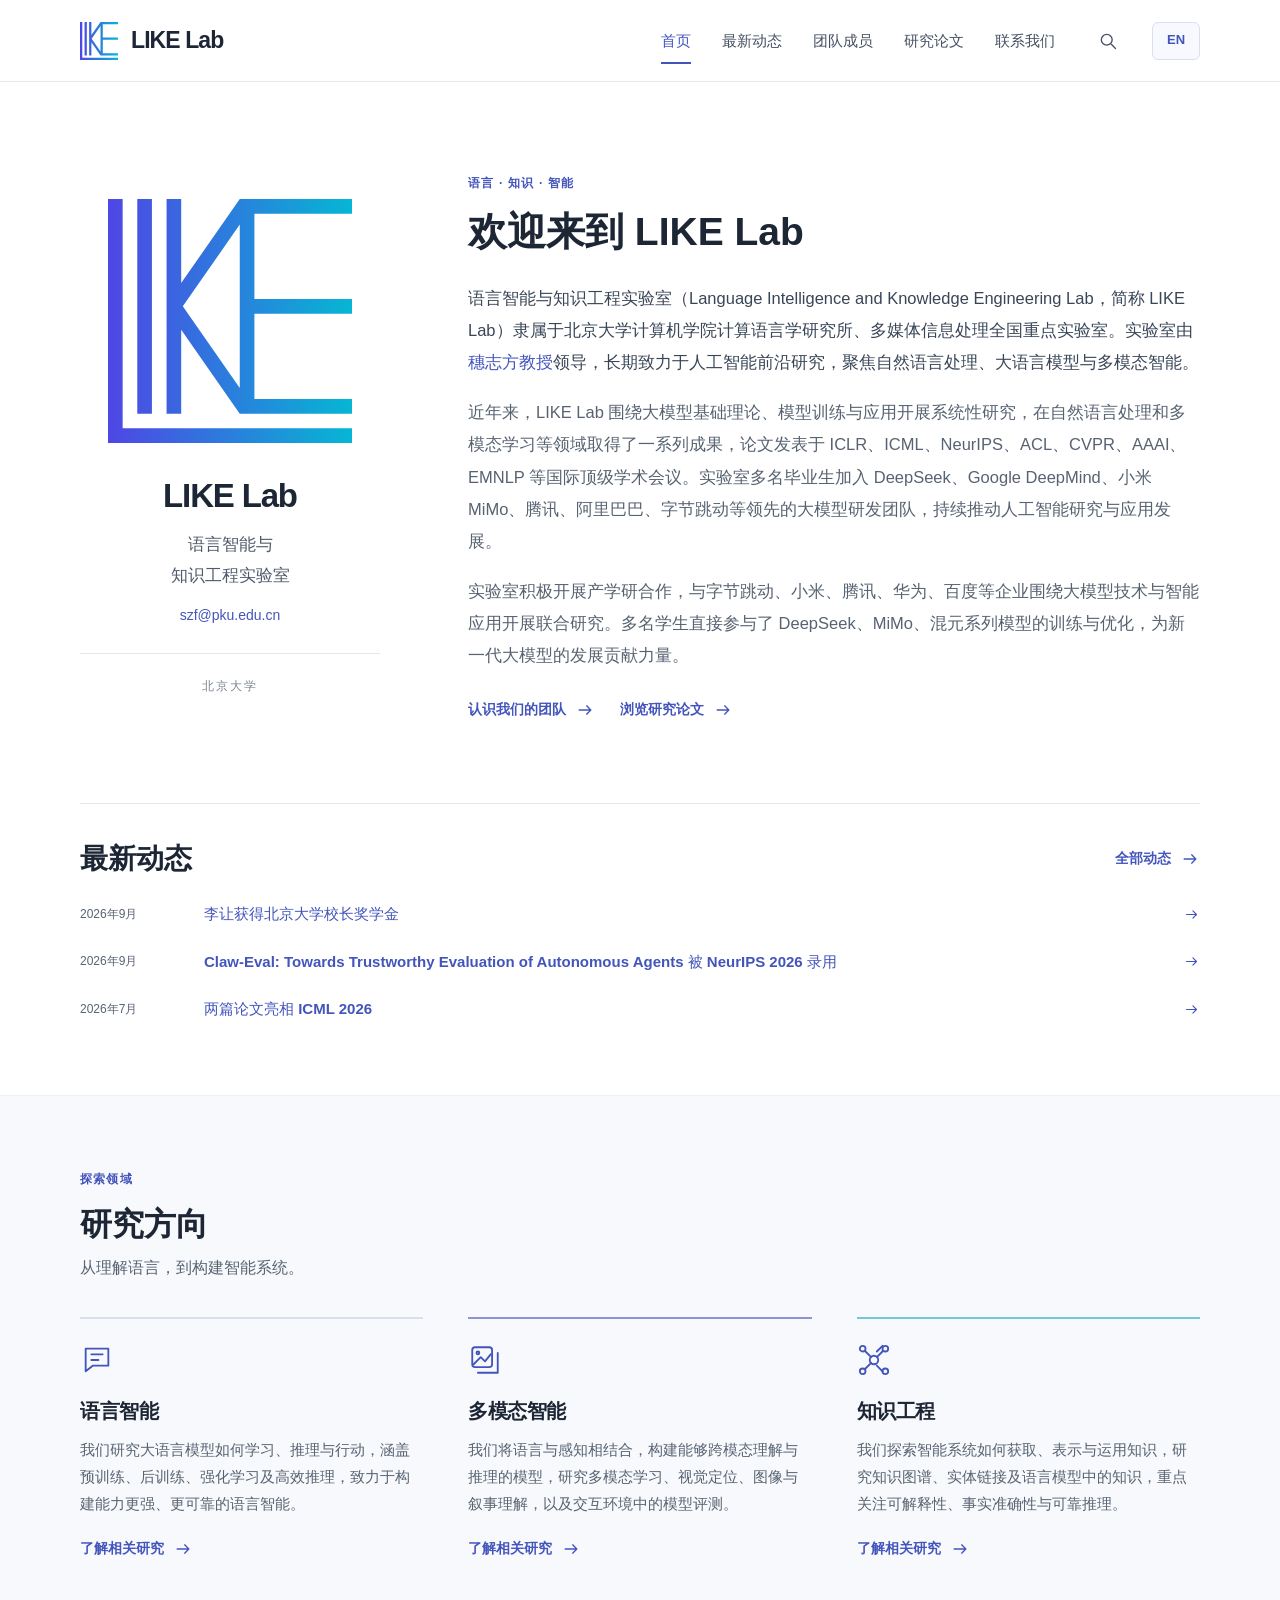
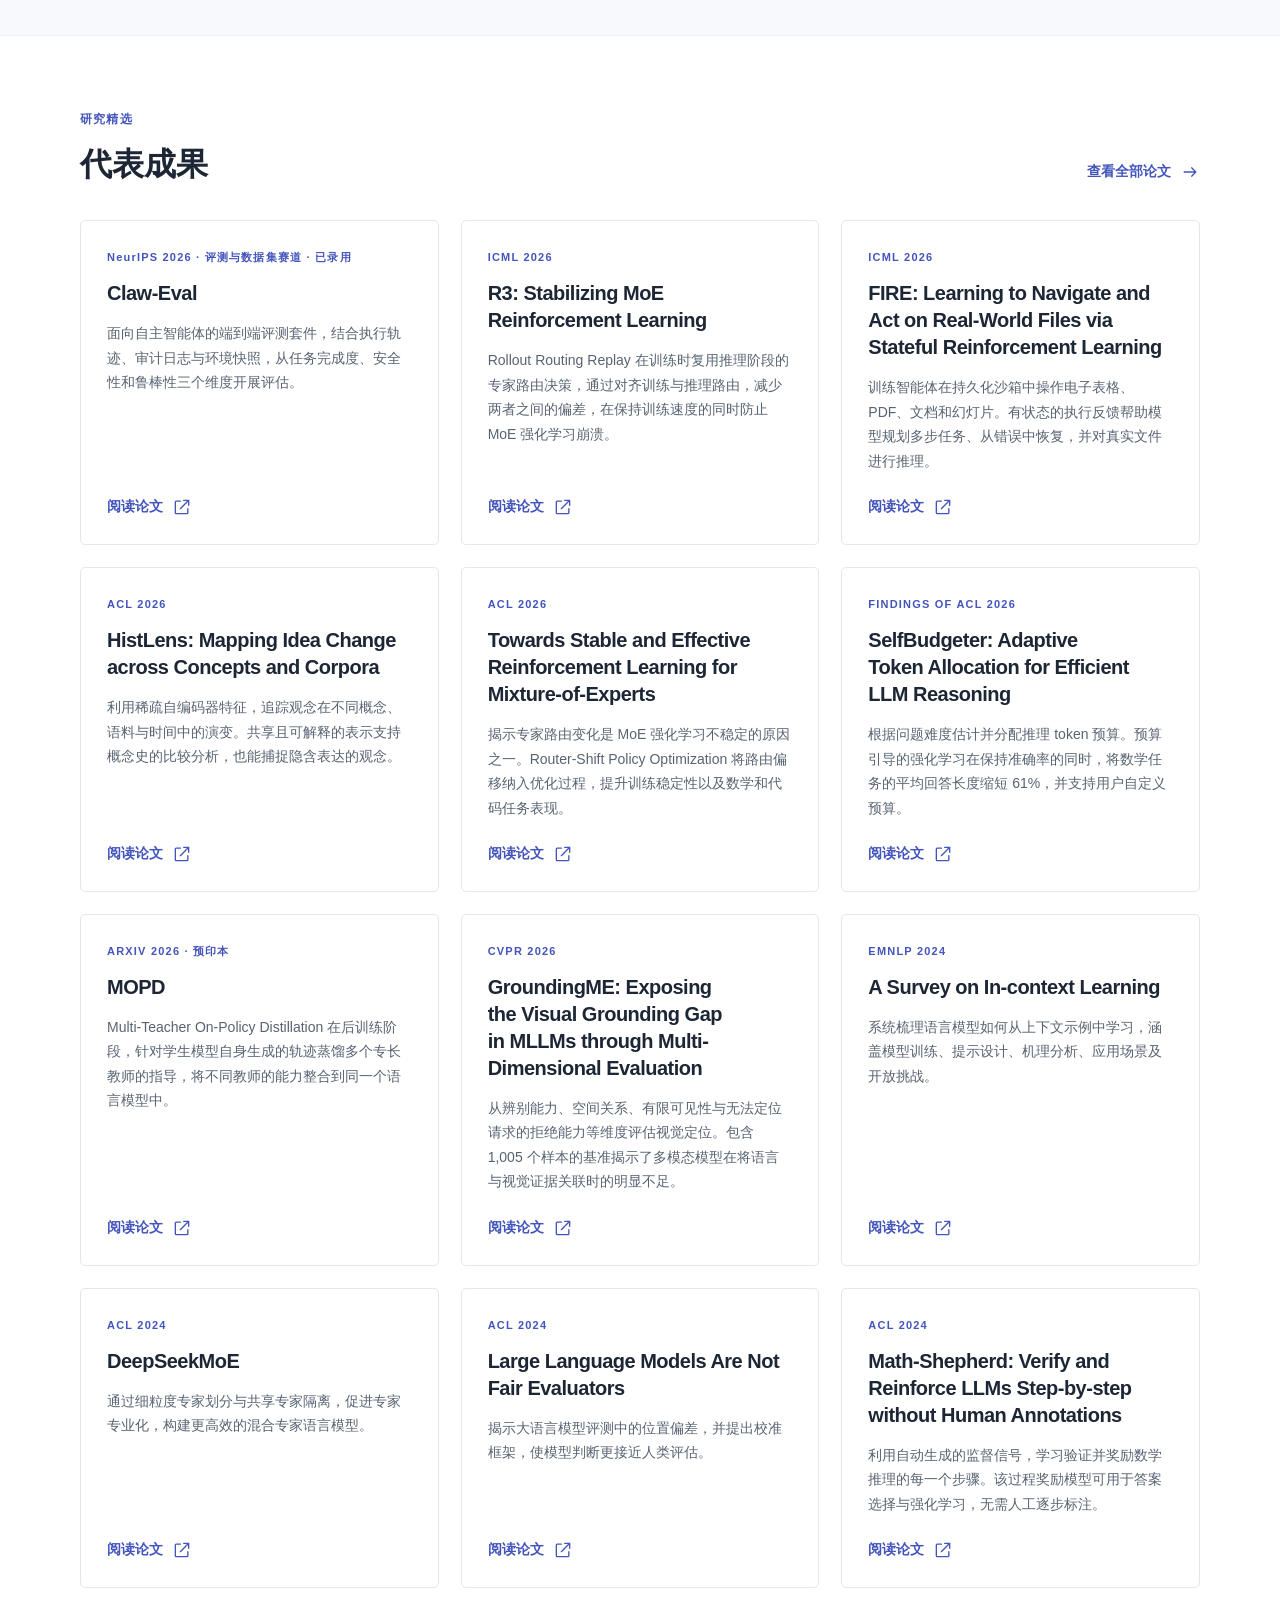
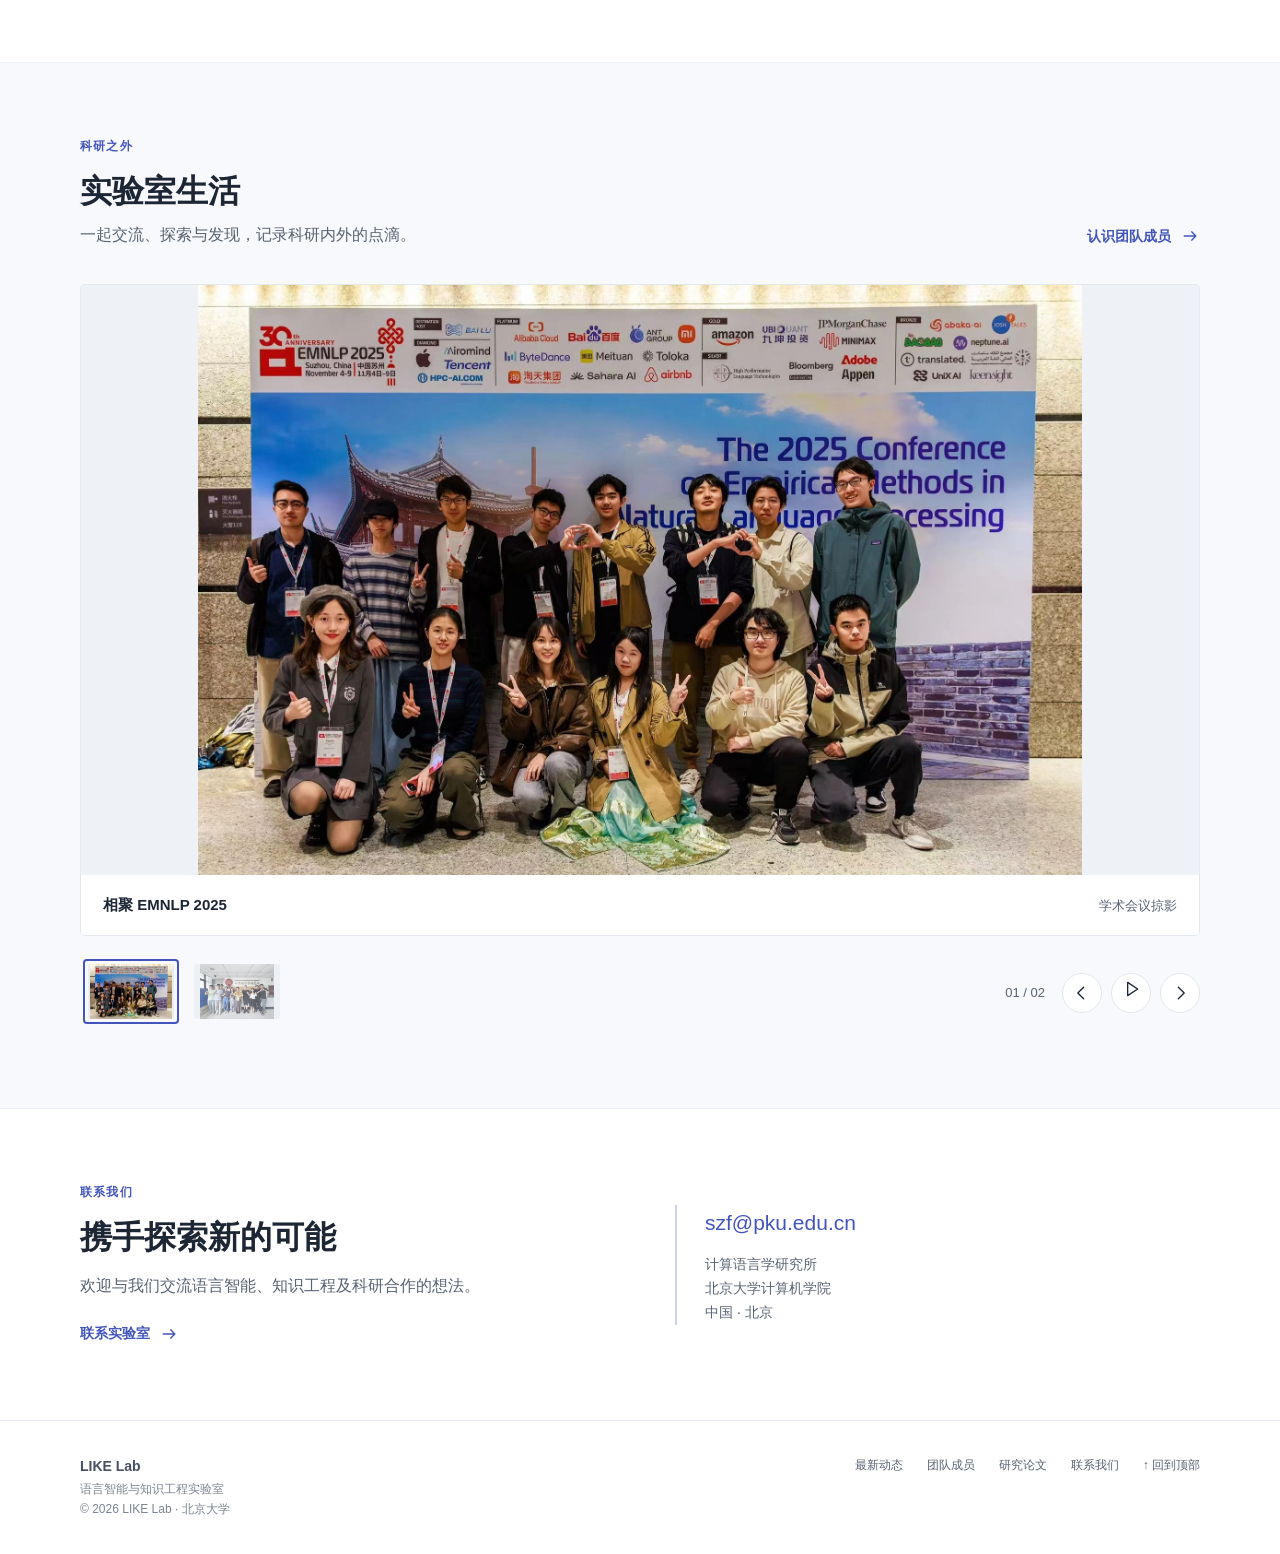
==== commit c4f46f6b: "Preserve original paper titles in Chinese news" ====
--- a/zh/index.html
+++ b/zh/index.html
@@ -11,9 +11,9 @@
 <meta name="viewport" content="width=device-width,initial-scale=1"><meta name="description" content="北京大学语言智能与知识工程实验室（LIKE Lab），由穗志方教授领导，聚焦自然语言处理、大语言模型与多模态智能。"><meta name="theme-color" content="#4355bc"><title>首页 · LIKE Lab · 北京大学</title><link rel="icon" href="../assets/like-logo.svg" type="image/svg+xml"><link rel="stylesheet" href="../assets/site.css?v=a5355a71710f"><script src="../assets/site.js?v=5088bf85f177" defer></script><!-- language-alternates:start --><link rel="alternate" hreflang="en" href="../index.html"><link rel="alternate" hreflang="zh-CN" href="index.html"><!-- language-alternates:end --></head>
 <body><a class="skip-link" href="#main">跳至正文</a><header class="site-header"><div class="container header-inner"><a class="brand" href="index.html" aria-label="LIKE Lab 首页"><img src="../assets/like-logo.svg" alt="" width="38" height="38">LIKE Lab</a><!-- language-switch:start --><a class="language-switch" data-language-switch href="../index.html" lang="en" hreflang="en" aria-label="Switch to English">EN</a><!-- language-switch:end --><button class="menu-toggle" aria-controls="site-navigation" aria-expanded="false" aria-label="打开导航"><svg class="icon" aria-hidden="true" viewbox="0 0 24 24"><path d="M4 6h16M4 12h16M4 18h16"/></svg></button><nav class="site-nav" id="site-navigation" aria-label="主导航"><a href="index.html" aria-current="page">首页</a><a href="news.html">最新动态</a><a href="people.html">团队成员</a><a href="publications.html">研究论文</a><a href="contact.html">联系我们</a><a class="search-link" href="publications.html#paper-search" aria-label="搜索论文"><svg class="icon" aria-hidden="true" viewbox="0 0 24 24"><circle cx="10.5" cy="10.5" r="6.5"/><path d="m16 16 5 5"/></svg></a></nav></div></header>
 <main id="main"><div class="container"><section class="hero" aria-labelledby="welcome"><div class="hero-brand"><img src="../assets/like-logo.svg" alt="LIKE Lab 实验室徽标" width="264" height="264"><strong>LIKE Lab</strong><p class="full-name">语言智能与<br>知识工程实验室</p><a class="hero-email" href="mailto:szf@pku.edu.cn">szf@pku.edu.cn</a><p class="university">北京大学</p></div><div class="hero-copy"><div class="eyebrow">语言 · 知识 · 智能</div><h1 id="welcome">欢迎来到 LIKE Lab</h1><p>语言智能与知识工程实验室（Language Intelligence and Knowledge Engineering Lab，简称 LIKE Lab）隶属于北京大学计算机学院计算语言学研究所、多媒体信息处理全国重点实验室。实验室由 <a href="people.html#faculty">穗志方教授</a>领导，长期致力于人工智能前沿研究，聚焦自然语言处理、大语言模型与多模态智能。</p><p>近年来，LIKE Lab 围绕大模型基础理论、模型训练与应用开展系统性研究，在自然语言处理和多模态学习等领域取得了一系列成果，论文发表于 ICLR、ICML、NeurIPS、ACL、CVPR、AAAI、EMNLP 等国际顶级学术会议。实验室多名毕业生加入 DeepSeek、Google DeepMind、小米 MiMo、腾讯、阿里巴巴、字节跳动等领先的大模型研发团队，持续推动人工智能研究与应用发展。</p><p>实验室积极开展产学研合作，与字节跳动、小米、腾讯、华为、百度等企业围绕大模型技术与智能应用开展联合研究。多名学生直接参与了 DeepSeek、MiMo、混元系列模型的训练与优化，为新一代大模型的发展贡献力量。</p><div class="hero-links"><a class="text-link" href="people.html">认识我们的团队<svg class="icon" aria-hidden="true" viewbox="0 0 24 24"><path d="M5 12h14m-5-5 5 5-5 5"/></svg></a><a class="text-link" href="publications.html">浏览研究论文<svg class="icon" aria-hidden="true" viewbox="0 0 24 24"><path d="M5 12h14m-5-5 5 5-5 5"/></svg></a></div></div></section></div>
-<section class="home-news" aria-labelledby="home-news-title"><div class="container"><div class="section-top"><h2 id="home-news-title">最新动态</h2><a class="text-link" href="news.html">全部动态<svg class="icon" aria-hidden="true" viewbox="0 0 24 24"><path d="M5 12h14m-5-5 5 5-5 5"/></svg></a></div><ul class="news-preview"><li><time datetime="2026-09">2026年9月</time><a href="news.html#rang-li-pku-presidential-scholarship-2026">李让获得北京大学校长奖学金<svg class="icon" aria-hidden="true" viewbox="0 0 24 24"><path d="M5 12h14m-5-5 5 5-5 5"/></svg></a></li><li><time datetime="2026-09">2026年9月</time><a href="news.html#neurips-2026">Claw-Eval 被 NeurIPS 2026 录用<svg class="icon" aria-hidden="true" viewbox="0 0 24 24"><path d="M5 12h14m-5-5 5 5-5 5"/></svg></a></li><li><time datetime="2026-07">2026年7月</time><a href="news.html#icml-2026">两篇论文亮相 ICML 2026<svg class="icon" aria-hidden="true" viewbox="0 0 24 24"><path d="M5 12h14m-5-5 5 5-5 5"/></svg></a></li></ul></div></section>
+<section class="home-news" aria-labelledby="home-news-title"><div class="container"><div class="section-top"><h2 id="home-news-title">最新动态</h2><a class="text-link" href="news.html">全部动态<svg class="icon" aria-hidden="true" viewbox="0 0 24 24"><path d="M5 12h14m-5-5 5 5-5 5"/></svg></a></div><ul class="news-preview"><li><time datetime="2026-09">2026年9月</time><a href="news.html#rang-li-pku-presidential-scholarship-2026">李让获得北京大学校长奖学金<svg class="icon" aria-hidden="true" viewbox="0 0 24 24"><path d="M5 12h14m-5-5 5 5-5 5"/></svg></a></li><li><time datetime="2026-09">2026年9月</time><a href="news.html#neurips-2026">Claw-Eval: Towards Trustworthy Evaluation of Autonomous Agents 被 NeurIPS 2026 录用<svg class="icon" aria-hidden="true" viewbox="0 0 24 24"><path d="M5 12h14m-5-5 5 5-5 5"/></svg></a></li><li><time datetime="2026-07">2026年7月</time><a href="news.html#icml-2026">两篇论文亮相 ICML 2026<svg class="icon" aria-hidden="true" viewbox="0 0 24 24"><path d="M5 12h14m-5-5 5 5-5 5"/></svg></a></li></ul></div></section>
 <section class="section soft" id="research-interests" aria-labelledby="research-interests-title"><div class="container"><div class="section-top"><div><div class="eyebrow">探索领域</div><h2 id="research-interests-title">研究方向</h2><p>从理解语言，到构建智能系统。</p></div></div><div class="research-grid"><article class="research-item"><div class="research-icon"><svg class="icon" aria-hidden="true" viewbox="0 0 24 24"><path d="M4 4h16v12H9l-5 4V4zm4 4h8m-8 4h5"/></svg></div><h3>语言智能</h3><p>我们研究大语言模型如何学习、推理与行动，涵盖预训练、后训练、强化学习及高效推理，致力于构建能力更强、更可靠的语言智能。</p><a class="text-link" href="publications.html?q=reasoning">了解相关研究<svg class="icon" aria-hidden="true" viewbox="0 0 24 24"><path d="M5 12h14m-5-5 5 5-5 5"/></svg></a></article><article class="research-item"><div class="research-icon"><svg class="icon" aria-hidden="true" viewbox="0 0 24 24"><rect x="3" y="3" width="14" height="14" rx="2"/><circle cx="7" cy="7" r="1"/><path d="m4 15 5-5 3 3 4-5m-9 13h14V7"/></svg></div><h3>多模态智能</h3><p>我们将语言与感知相结合，构建能够跨模态理解与推理的模型，研究多模态学习、视觉定位、图像与叙事理解，以及交互环境中的模型评测。</p><a class="text-link" href="publications.html?q=multimodal">了解相关研究<svg class="icon" aria-hidden="true" viewbox="0 0 24 24"><path d="M5 12h14m-5-5 5 5-5 5"/></svg></a></article><article class="research-item"><div class="research-icon"><svg class="icon" aria-hidden="true" viewbox="0 0 24 24"><circle cx="12" cy="12" r="3"/><circle cx="4" cy="4" r="2"/><circle cx="20" cy="4" r="2"/><circle cx="4" cy="20" r="2"/><circle cx="20" cy="20" r="2"/><path d="m6 6 4 4m4-4 4-4m-4 14 4 4M10 14l-4 4M14 10l4-4"/></svg></div><h3>知识工程</h3><p>我们探索智能系统如何获取、表示与运用知识，研究知识图谱、实体链接及语言模型中的知识，重点关注可解释性、事实准确性与可靠推理。</p><a class="text-link" href="publications.html?q=knowledge">了解相关研究<svg class="icon" aria-hidden="true" viewbox="0 0 24 24"><path d="M5 12h14m-5-5 5 5-5 5"/></svg></a></article></div></div></section>
-<section class="section" id="research-highlights" aria-labelledby="research-highlights-title"><div class="container"><div class="section-top"><div><div class="eyebrow">研究精选</div><h2 id="research-highlights-title">代表成果</h2></div><a class="text-link" href="publications.html">查看全部论文<svg class="icon" aria-hidden="true" viewbox="0 0 24 24"><path d="M5 12h14m-5-5 5 5-5 5"/></svg></a></div><div class="highlights"><article class="highlight"><div class="highlight-heading"><div class="kicker"><span class="conference-name">NeurIPS</span> 2026 · 评测与数据集赛道 · 已录用</div><h3>Claw-Eval</h3></div><p>面向自主智能体的端到端评测套件，结合执行轨迹、审计日志与环境快照，从任务完成度、安全性和鲁棒性三个维度开展评估。</p><a class="text-link" href="https://arxiv.org/abs/2604.06132" target="_blank" rel="noopener noreferrer" aria-label="阅读论文：Claw-Eval">阅读论文<svg class="icon" aria-hidden="true" viewbox="0 0 24 24"><path d="M14 4h6v6m0-6-10 10M10 5H5a1 1 0 0 0-1 1v13a1 1 0 0 0 1 1h13a1 1 0 0 0 1-1v-5"/></svg></a></article><article class="highlight"><div class="highlight-heading"><div class="kicker">ICML 2026</div><h3>R3: Stabilizing MoE Reinforcement Learning</h3></div><p>Rollout Routing Replay 在训练时复用推理阶段的专家路由决策，通过对齐训练与推理路由，减少两者之间的偏差，在保持训练速度的同时防止 MoE 强化学习崩溃。</p><a class="text-link" href="https://openreview.net/forum?id=ZMkfGplf4b" target="_blank" rel="noopener noreferrer" aria-label="阅读论文：R3: Stabilizing MoE Reinforcement Learning">阅读论文<svg class="icon" aria-hidden="true" viewbox="0 0 24 24"><path d="M14 4h6v6m0-6-10 10M10 5H5a1 1 0 0 0-1 1v13a1 1 0 0 0 1 1h13a1 1 0 0 0 1-1v-5"/></svg></a></article><article class="highlight"><div class="highlight-heading"><div class="kicker">ICML 2026</div><h3>FIRE: Learning to Navigate and Act on Real-World Files via Stateful Reinforcement Learning</h3></div><p>训练智能体在持久化沙箱中操作电子表格、PDF、文档和幻灯片。有状态的执行反馈帮助模型规划多步任务、从错误中恢复，并对真实文件进行推理。</p><a class="text-link" href="https://openreview.net/forum?id=lHVxzhqYai" target="_blank" rel="noopener noreferrer" aria-label="阅读论文：FIRE: Learning to Navigate and Act on Real-World Files via Stateful Reinforcement Learning">阅读论文<svg class="icon" aria-hidden="true" viewbox="0 0 24 24"><path d="M14 4h6v6m0-6-10 10M10 5H5a1 1 0 0 0-1 1v13a1 1 0 0 0 1 1h13a1 1 0 0 0 1-1v-5"/></svg></a></article><article class="highlight"><div class="highlight-heading"><div class="kicker">ACL 2026</div><h3>HistLens: Mapping Idea Change across Concepts and Corpora</h3></div><p>利用稀疏自编码器特征，追踪观念在不同概念、语料与时间中的演变。共享且可解释的表示支持概念史的比较分析，也能捕捉隐含表达的观念。</p><a class="text-link" href="https://aclanthology.org/2026.acl-long.652/" target="_blank" rel="noopener noreferrer" aria-label="阅读论文：HistLens: Mapping Idea Change across Concepts and Corpora">阅读论文<svg class="icon" aria-hidden="true" viewbox="0 0 24 24"><path d="M14 4h6v6m0-6-10 10M10 5H5a1 1 0 0 0-1 1v13a1 1 0 0 0 1 1h13a1 1 0 0 0 1-1v-5"/></svg></a></article><article class="highlight"><div class="highlight-heading"><div class="kicker">ACL 2026</div><h3>Towards Stable and Effective Reinforcement Learning for Mixture-of-Experts</h3></div><p>揭示专家路由变化是 MoE 强化学习不稳定的原因之一。Router-Shift Policy Optimization 将路由偏移纳入优化过程，提升训练稳定性以及数学和代码任务表现。</p><a class="text-link" href="https://aclanthology.org/2026.acl-long.1165/" target="_blank" rel="noopener noreferrer" aria-label="阅读论文：Towards Stable and Effective Reinforcement Learning for Mixture-of-Experts">阅读论文<svg class="icon" aria-hidden="true" viewbox="0 0 24 24"><path d="M14 4h6v6m0-6-10 10M10 5H5a1 1 0 0 0-1 1v13a1 1 0 0 0 1 1h13a1 1 0 0 0 1-1v-5"/></svg></a></article><article class="highlight"><div class="highlight-heading"><div class="kicker">Findings of ACL 2026</div><h3>SelfBudgeter: Adaptive Token Allocation for Efficient LLM Reasoning</h3></div><p>根据问题难度估计并分配推理 token 预算。预算引导的强化学习在保持准确率的同时，将数学任务的平均回答长度缩短 61%，并支持用户自定义预算。</p><a class="text-link" href="https://aclanthology.org/2026.findings-acl.1063/" target="_blank" rel="noopener noreferrer" aria-label="阅读论文：SelfBudgeter: Adaptive Token Allocation for Efficient LLM Reasoning">阅读论文<svg class="icon" aria-hidden="true" viewbox="0 0 24 24"><path d="M14 4h6v6m0-6-10 10M10 5H5a1 1 0 0 0-1 1v13a1 1 0 0 0 1 1h13a1 1 0 0 0 1-1v-5"/></svg></a></article><article class="highlight"><div class="highlight-heading"><div class="kicker">arXiv 2026 · 预印本</div><h3>MOPD</h3></div><p>多教师同策略蒸馏在后训练阶段，针对学生模型自身生成的轨迹蒸馏多个专长教师的指导，将不同教师的能力整合到同一个语言模型中。</p><a class="text-link" href="https://arxiv.org/abs/2606.30406" target="_blank" rel="noopener noreferrer" aria-label="阅读论文：MOPD">阅读论文<svg class="icon" aria-hidden="true" viewbox="0 0 24 24"><path d="M14 4h6v6m0-6-10 10M10 5H5a1 1 0 0 0-1 1v13a1 1 0 0 0 1 1h13a1 1 0 0 0 1-1v-5"/></svg></a></article><article class="highlight"><div class="highlight-heading"><div class="kicker">CVPR 2026</div><h3>GroundingME: Exposing the Visual Grounding Gap in MLLMs through Multi-Dimensional Evaluation</h3></div><p>从辨别能力、空间关系、有限可见性与无法定位请求的拒绝能力等维度评估视觉定位。包含 1,005 个样本的基准揭示了多模态模型在将语言与视觉证据关联时的明显不足。</p><a class="text-link" href="https://arxiv.org/abs/2512.17495" target="_blank" rel="noopener noreferrer" aria-label="阅读论文：GroundingME: Exposing the Visual Grounding Gap in MLLMs through Multi-Dimensional Evaluation">阅读论文<svg class="icon" aria-hidden="true" viewbox="0 0 24 24"><path d="M14 4h6v6m0-6-10 10M10 5H5a1 1 0 0 0-1 1v13a1 1 0 0 0 1 1h13a1 1 0 0 0 1-1v-5"/></svg></a></article><article class="highlight"><div class="highlight-heading"><div class="kicker">EMNLP 2024</div><h3>A Survey on In-context Learning</h3></div><p>系统梳理语言模型如何从上下文示例中学习，涵盖模型训练、提示设计、机理分析、应用场景及开放挑战。</p><a class="text-link" href="https://aclanthology.org/2024.emnlp-main.64/" target="_blank" rel="noopener noreferrer" aria-label="阅读论文：A Survey on In-context Learning">阅读论文<svg class="icon" aria-hidden="true" viewbox="0 0 24 24"><path d="M14 4h6v6m0-6-10 10M10 5H5a1 1 0 0 0-1 1v13a1 1 0 0 0 1 1h13a1 1 0 0 0 1-1v-5"/></svg></a></article><article class="highlight"><div class="highlight-heading"><div class="kicker">ACL 2024</div><h3>DeepSeekMoE</h3></div><p>通过细粒度专家划分与共享专家隔离，促进专家专业化，构建更高效的混合专家语言模型。</p><a class="text-link" href="https://aclanthology.org/2024.acl-long.70/" target="_blank" rel="noopener noreferrer" aria-label="阅读论文：DeepSeekMoE">阅读论文<svg class="icon" aria-hidden="true" viewbox="0 0 24 24"><path d="M14 4h6v6m0-6-10 10M10 5H5a1 1 0 0 0-1 1v13a1 1 0 0 0 1 1h13a1 1 0 0 0 1-1v-5"/></svg></a></article><article class="highlight"><div class="highlight-heading"><div class="kicker">ACL 2024</div><h3>Large Language Models Are Not Fair Evaluators</h3></div><p>揭示大语言模型评测中的位置偏差，并提出校准框架，使模型判断更接近人类评估。</p><a class="text-link" href="https://aclanthology.org/2024.acl-long.511/" target="_blank" rel="noopener noreferrer" aria-label="阅读论文：Large Language Models Are Not Fair Evaluators">阅读论文<svg class="icon" aria-hidden="true" viewbox="0 0 24 24"><path d="M14 4h6v6m0-6-10 10M10 5H5a1 1 0 0 0-1 1v13a1 1 0 0 0 1 1h13a1 1 0 0 0 1-1v-5"/></svg></a></article><article class="highlight"><div class="highlight-heading"><div class="kicker">ACL 2024</div><h3>Math-Shepherd: Verify and Reinforce LLMs Step-by-step without Human Annotations</h3></div><p>利用自动生成的监督信号，学习验证并奖励数学推理的每一个步骤。该过程奖励模型可用于答案选择与强化学习，无需人工逐步标注。</p><a class="text-link" href="https://aclanthology.org/2024.acl-long.510/" target="_blank" rel="noopener noreferrer" aria-label="阅读论文：Math-Shepherd: Verify and Reinforce LLMs Step-by-step without Human Annotations">阅读论文<svg class="icon" aria-hidden="true" viewbox="0 0 24 24"><path d="M14 4h6v6m0-6-10 10M10 5H5a1 1 0 0 0-1 1v13a1 1 0 0 0 1 1h13a1 1 0 0 0 1-1v-5"/></svg></a></article></div></div></section>
+<section class="section" id="research-highlights" aria-labelledby="research-highlights-title"><div class="container"><div class="section-top"><div><div class="eyebrow">研究精选</div><h2 id="research-highlights-title">代表成果</h2></div><a class="text-link" href="publications.html">查看全部论文<svg class="icon" aria-hidden="true" viewbox="0 0 24 24"><path d="M5 12h14m-5-5 5 5-5 5"/></svg></a></div><div class="highlights"><article class="highlight"><div class="highlight-heading"><div class="kicker"><span class="conference-name">NeurIPS</span> 2026 · 评测与数据集赛道 · 已录用</div><h3>Claw-Eval</h3></div><p>面向自主智能体的端到端评测套件，结合执行轨迹、审计日志与环境快照，从任务完成度、安全性和鲁棒性三个维度开展评估。</p><a class="text-link" href="https://arxiv.org/abs/2604.06132" target="_blank" rel="noopener noreferrer" aria-label="阅读论文：Claw-Eval">阅读论文<svg class="icon" aria-hidden="true" viewbox="0 0 24 24"><path d="M14 4h6v6m0-6-10 10M10 5H5a1 1 0 0 0-1 1v13a1 1 0 0 0 1 1h13a1 1 0 0 0 1-1v-5"/></svg></a></article><article class="highlight"><div class="highlight-heading"><div class="kicker">ICML 2026</div><h3>R3: Stabilizing MoE Reinforcement Learning</h3></div><p>Rollout Routing Replay 在训练时复用推理阶段的专家路由决策，通过对齐训练与推理路由，减少两者之间的偏差，在保持训练速度的同时防止 MoE 强化学习崩溃。</p><a class="text-link" href="https://openreview.net/forum?id=ZMkfGplf4b" target="_blank" rel="noopener noreferrer" aria-label="阅读论文：R3: Stabilizing MoE Reinforcement Learning">阅读论文<svg class="icon" aria-hidden="true" viewbox="0 0 24 24"><path d="M14 4h6v6m0-6-10 10M10 5H5a1 1 0 0 0-1 1v13a1 1 0 0 0 1 1h13a1 1 0 0 0 1-1v-5"/></svg></a></article><article class="highlight"><div class="highlight-heading"><div class="kicker">ICML 2026</div><h3>FIRE: Learning to Navigate and Act on Real-World Files via Stateful Reinforcement Learning</h3></div><p>训练智能体在持久化沙箱中操作电子表格、PDF、文档和幻灯片。有状态的执行反馈帮助模型规划多步任务、从错误中恢复，并对真实文件进行推理。</p><a class="text-link" href="https://openreview.net/forum?id=lHVxzhqYai" target="_blank" rel="noopener noreferrer" aria-label="阅读论文：FIRE: Learning to Navigate and Act on Real-World Files via Stateful Reinforcement Learning">阅读论文<svg class="icon" aria-hidden="true" viewbox="0 0 24 24"><path d="M14 4h6v6m0-6-10 10M10 5H5a1 1 0 0 0-1 1v13a1 1 0 0 0 1 1h13a1 1 0 0 0 1-1v-5"/></svg></a></article><article class="highlight"><div class="highlight-heading"><div class="kicker">ACL 2026</div><h3>HistLens: Mapping Idea Change across Concepts and Corpora</h3></div><p>利用稀疏自编码器特征，追踪观念在不同概念、语料与时间中的演变。共享且可解释的表示支持概念史的比较分析，也能捕捉隐含表达的观念。</p><a class="text-link" href="https://aclanthology.org/2026.acl-long.652/" target="_blank" rel="noopener noreferrer" aria-label="阅读论文：HistLens: Mapping Idea Change across Concepts and Corpora">阅读论文<svg class="icon" aria-hidden="true" viewbox="0 0 24 24"><path d="M14 4h6v6m0-6-10 10M10 5H5a1 1 0 0 0-1 1v13a1 1 0 0 0 1 1h13a1 1 0 0 0 1-1v-5"/></svg></a></article><article class="highlight"><div class="highlight-heading"><div class="kicker">ACL 2026</div><h3>Towards Stable and Effective Reinforcement Learning for Mixture-of-Experts</h3></div><p>揭示专家路由变化是 MoE 强化学习不稳定的原因之一。Router-Shift Policy Optimization 将路由偏移纳入优化过程，提升训练稳定性以及数学和代码任务表现。</p><a class="text-link" href="https://aclanthology.org/2026.acl-long.1165/" target="_blank" rel="noopener noreferrer" aria-label="阅读论文：Towards Stable and Effective Reinforcement Learning for Mixture-of-Experts">阅读论文<svg class="icon" aria-hidden="true" viewbox="0 0 24 24"><path d="M14 4h6v6m0-6-10 10M10 5H5a1 1 0 0 0-1 1v13a1 1 0 0 0 1 1h13a1 1 0 0 0 1-1v-5"/></svg></a></article><article class="highlight"><div class="highlight-heading"><div class="kicker">Findings of ACL 2026</div><h3>SelfBudgeter: Adaptive Token Allocation for Efficient LLM Reasoning</h3></div><p>根据问题难度估计并分配推理 token 预算。预算引导的强化学习在保持准确率的同时，将数学任务的平均回答长度缩短 61%，并支持用户自定义预算。</p><a class="text-link" href="https://aclanthology.org/2026.findings-acl.1063/" target="_blank" rel="noopener noreferrer" aria-label="阅读论文：SelfBudgeter: Adaptive Token Allocation for Efficient LLM Reasoning">阅读论文<svg class="icon" aria-hidden="true" viewbox="0 0 24 24"><path d="M14 4h6v6m0-6-10 10M10 5H5a1 1 0 0 0-1 1v13a1 1 0 0 0 1 1h13a1 1 0 0 0 1-1v-5"/></svg></a></article><article class="highlight"><div class="highlight-heading"><div class="kicker">arXiv 2026 · 预印本</div><h3>MOPD</h3></div><p>Multi-Teacher On-Policy Distillation 在后训练阶段，针对学生模型自身生成的轨迹蒸馏多个专长教师的指导，将不同教师的能力整合到同一个语言模型中。</p><a class="text-link" href="https://arxiv.org/abs/2606.30406" target="_blank" rel="noopener noreferrer" aria-label="阅读论文：MOPD">阅读论文<svg class="icon" aria-hidden="true" viewbox="0 0 24 24"><path d="M14 4h6v6m0-6-10 10M10 5H5a1 1 0 0 0-1 1v13a1 1 0 0 0 1 1h13a1 1 0 0 0 1-1v-5"/></svg></a></article><article class="highlight"><div class="highlight-heading"><div class="kicker">CVPR 2026</div><h3>GroundingME: Exposing the Visual Grounding Gap in MLLMs through Multi-Dimensional Evaluation</h3></div><p>从辨别能力、空间关系、有限可见性与无法定位请求的拒绝能力等维度评估视觉定位。包含 1,005 个样本的基准揭示了多模态模型在将语言与视觉证据关联时的明显不足。</p><a class="text-link" href="https://arxiv.org/abs/2512.17495" target="_blank" rel="noopener noreferrer" aria-label="阅读论文：GroundingME: Exposing the Visual Grounding Gap in MLLMs through Multi-Dimensional Evaluation">阅读论文<svg class="icon" aria-hidden="true" viewbox="0 0 24 24"><path d="M14 4h6v6m0-6-10 10M10 5H5a1 1 0 0 0-1 1v13a1 1 0 0 0 1 1h13a1 1 0 0 0 1-1v-5"/></svg></a></article><article class="highlight"><div class="highlight-heading"><div class="kicker">EMNLP 2024</div><h3>A Survey on In-context Learning</h3></div><p>系统梳理语言模型如何从上下文示例中学习，涵盖模型训练、提示设计、机理分析、应用场景及开放挑战。</p><a class="text-link" href="https://aclanthology.org/2024.emnlp-main.64/" target="_blank" rel="noopener noreferrer" aria-label="阅读论文：A Survey on In-context Learning">阅读论文<svg class="icon" aria-hidden="true" viewbox="0 0 24 24"><path d="M14 4h6v6m0-6-10 10M10 5H5a1 1 0 0 0-1 1v13a1 1 0 0 0 1 1h13a1 1 0 0 0 1-1v-5"/></svg></a></article><article class="highlight"><div class="highlight-heading"><div class="kicker">ACL 2024</div><h3>DeepSeekMoE</h3></div><p>通过细粒度专家划分与共享专家隔离，促进专家专业化，构建更高效的混合专家语言模型。</p><a class="text-link" href="https://aclanthology.org/2024.acl-long.70/" target="_blank" rel="noopener noreferrer" aria-label="阅读论文：DeepSeekMoE">阅读论文<svg class="icon" aria-hidden="true" viewbox="0 0 24 24"><path d="M14 4h6v6m0-6-10 10M10 5H5a1 1 0 0 0-1 1v13a1 1 0 0 0 1 1h13a1 1 0 0 0 1-1v-5"/></svg></a></article><article class="highlight"><div class="highlight-heading"><div class="kicker">ACL 2024</div><h3>Large Language Models Are Not Fair Evaluators</h3></div><p>揭示大语言模型评测中的位置偏差，并提出校准框架，使模型判断更接近人类评估。</p><a class="text-link" href="https://aclanthology.org/2024.acl-long.511/" target="_blank" rel="noopener noreferrer" aria-label="阅读论文：Large Language Models Are Not Fair Evaluators">阅读论文<svg class="icon" aria-hidden="true" viewbox="0 0 24 24"><path d="M14 4h6v6m0-6-10 10M10 5H5a1 1 0 0 0-1 1v13a1 1 0 0 0 1 1h13a1 1 0 0 0 1-1v-5"/></svg></a></article><article class="highlight"><div class="highlight-heading"><div class="kicker">ACL 2024</div><h3>Math-Shepherd: Verify and Reinforce LLMs Step-by-step without Human Annotations</h3></div><p>利用自动生成的监督信号，学习验证并奖励数学推理的每一个步骤。该过程奖励模型可用于答案选择与强化学习，无需人工逐步标注。</p><a class="text-link" href="https://aclanthology.org/2024.acl-long.510/" target="_blank" rel="noopener noreferrer" aria-label="阅读论文：Math-Shepherd: Verify and Reinforce LLMs Step-by-step without Human Annotations">阅读论文<svg class="icon" aria-hidden="true" viewbox="0 0 24 24"><path d="M14 4h6v6m0-6-10 10M10 5H5a1 1 0 0 0-1 1v13a1 1 0 0 0 1 1h13a1 1 0 0 0 1-1v-5"/></svg></a></article></div></div></section>
 <section class="section soft" id="life-at-like" aria-labelledby="life-at-like-title"><div class="container"><div class="section-top"><div><div class="eyebrow">科研之外</div><h2 id="life-at-like-title">实验室生活</h2><p>一起交流、探索与发现，记录科研内外的点滴。</p></div><a class="text-link" href="people.html">认识团队成员<svg class="icon" aria-hidden="true" viewbox="0 0 24 24"><path d="M5 12h14m-5-5 5 5-5 5"/></svg></a></div><div data-gallery aria-label="实验室相册" aria-roledescription="轮播相册"><div class="gallery-stage" aria-live="polite"><figure role="group" aria-roledescription="照片" aria-label="第 1 张，共 2 张"><img src="../assets/team-emnlp-2025.webp" alt="团队成员在 EMNLP 2025 会议背景板前合影" loading="lazy" decoding="async" width="1919" height="1280"><figcaption><strong>相聚 EMNLP 2025</strong><span>学术会议掠影</span></figcaption></figure><figure role="group" aria-roledescription="照片" aria-label="第 2 张，共 2 张"><img src="../assets/team-icl.webp" alt="LIKE Lab 成员在计算语言学研究所牌前合影" loading="lazy" decoding="async" width="1702" height="1276"><figcaption><strong>相聚北大</strong><span>计算语言学研究所</span></figcaption></figure></div><div class="gallery-controls js-only"><div class="gallery-thumbs" role="group" aria-label="选择实验室照片"><button class="gallery-thumb" aria-label="查看第 1 张照片（共 2 张）：相聚 EMNLP 2025" aria-pressed="true"><img src="../assets/team-emnlp-2025-thumb.webp" alt="" width="86" height="55" loading="lazy"></button><button class="gallery-thumb" aria-label="查看第 2 张照片（共 2 张）：相聚北大" aria-pressed="false"><img src="../assets/team-icl-thumb.webp" alt="" width="86" height="55" loading="lazy"></button></div><div class="gallery-actions"><span class="gallery-counter" aria-live="polite">01 / 02</span><button class="icon-button" data-gallery-prev aria-label="上一张照片"><svg class="icon" aria-hidden="true" viewbox="0 0 24 24"><path d="m14 5-7 7 7 7"/></svg></button><button class="icon-button" data-gallery-play aria-label="播放相册"><span data-play-icon><svg class="icon" aria-hidden="true" viewbox="0 0 24 24"><path d="m8 4 12 8-12 8V4Z"/></svg></span><span data-pause-icon hidden><svg class="icon" aria-hidden="true" viewbox="0 0 24 24"><path d="M9 5v14M15 5v14"/></svg></span></button><button class="icon-button" data-gallery-next aria-label="下一张照片"><svg class="icon" aria-hidden="true" viewbox="0 0 24 24"><path d="m10 5 7 7-7 7"/></svg></button></div></div></div></div></section>
 <section class="section"><div class="container home-contact"><div><div class="eyebrow">联系我们</div><h2>携手探索新的可能</h2><p>欢迎与我们交流语言智能、知识工程及科研合作的想法。</p><div style="margin-top:20px"><a class="text-link" href="contact.html">联系实验室<svg class="icon" aria-hidden="true" viewbox="0 0 24 24"><path d="M5 12h14m-5-5 5 5-5 5"/></svg></a></div></div><div class="contact-detail"><a href="mailto:szf@pku.edu.cn">szf@pku.edu.cn</a><address>计算语言学研究所<br>北京大学计算机学院<br>中国 · 北京</address></div></div></section></main>
 <footer class="site-footer"><div class="container footer-inner"><div><strong>LIKE Lab</strong><br>语言智能与知识工程实验室<br>© 2026 LIKE Lab · 北京大学</div><div class="footer-links"><a href="news.html">最新动态</a><a href="people.html">团队成员</a><a href="publications.html">研究论文</a><a href="contact.html">联系我们</a><a href="#main" aria-label="回到顶部">↑ 回到顶部</a></div></div></footer></body></html>
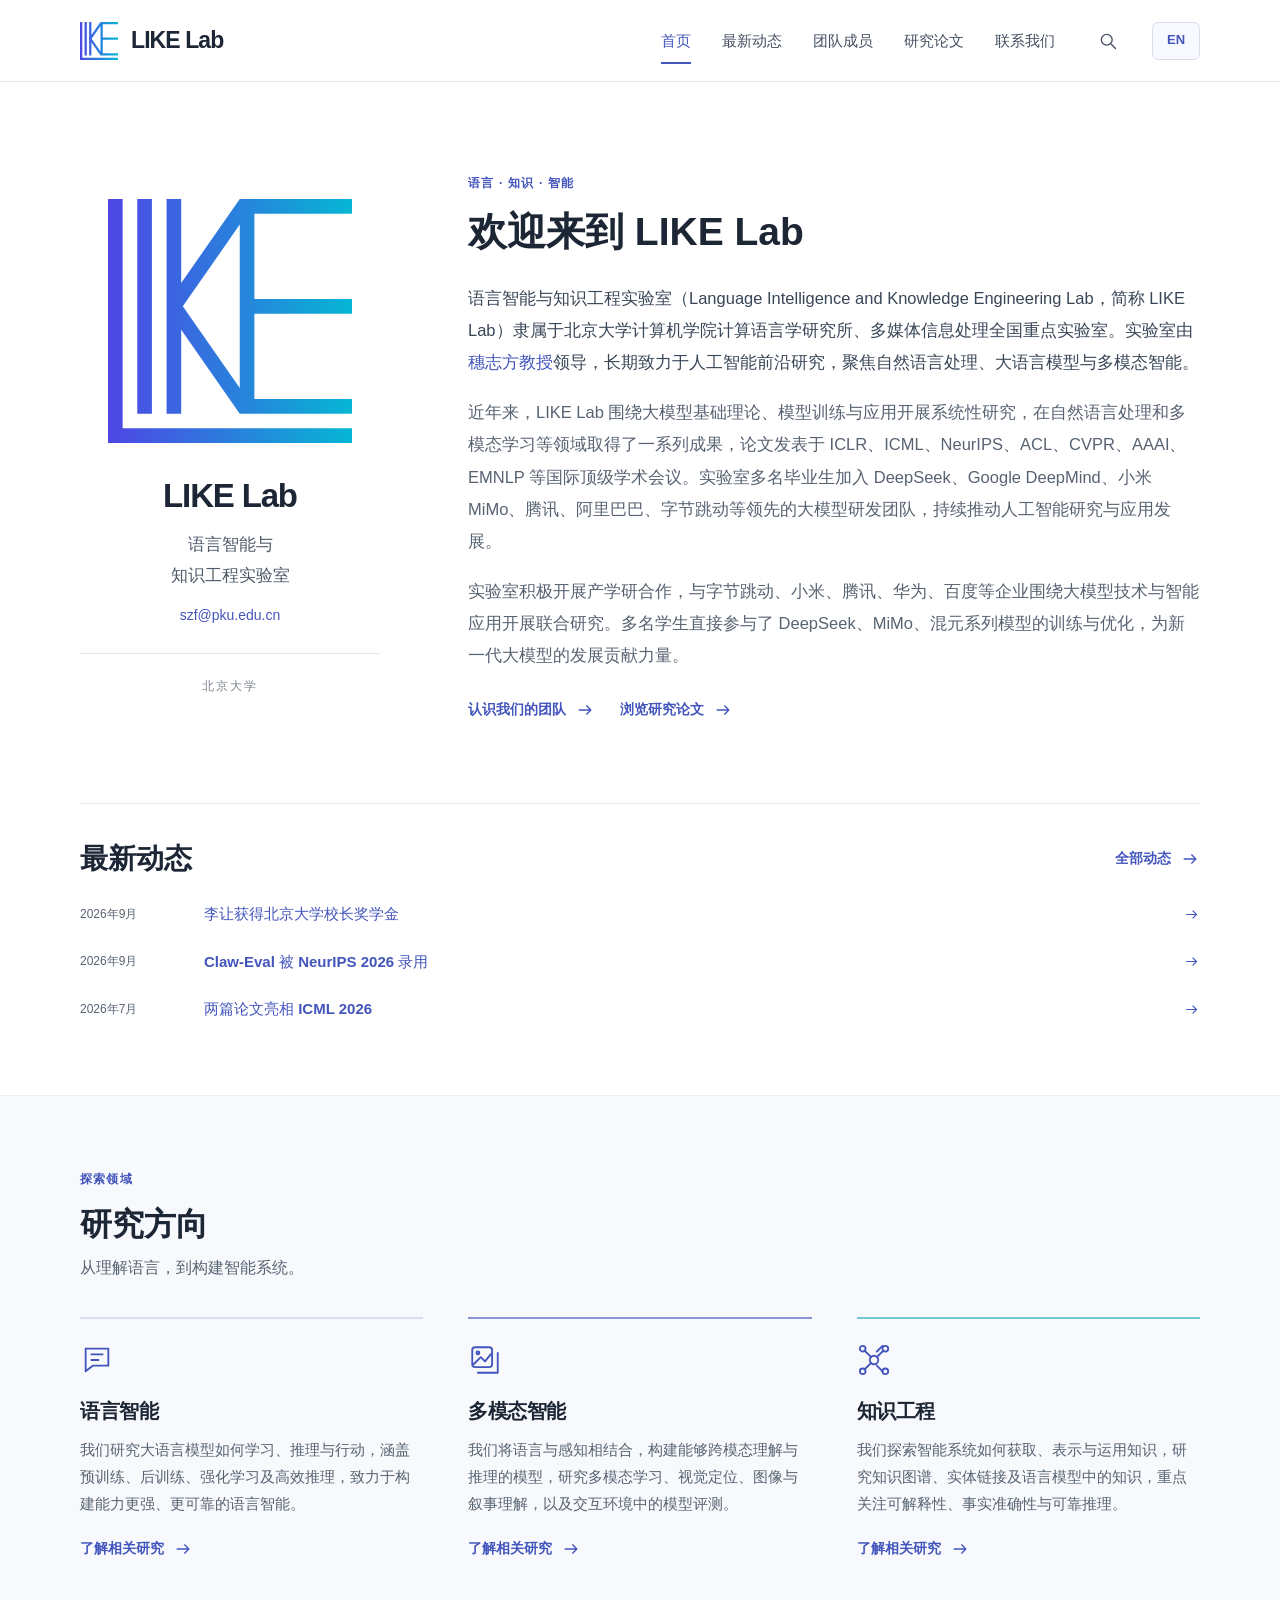
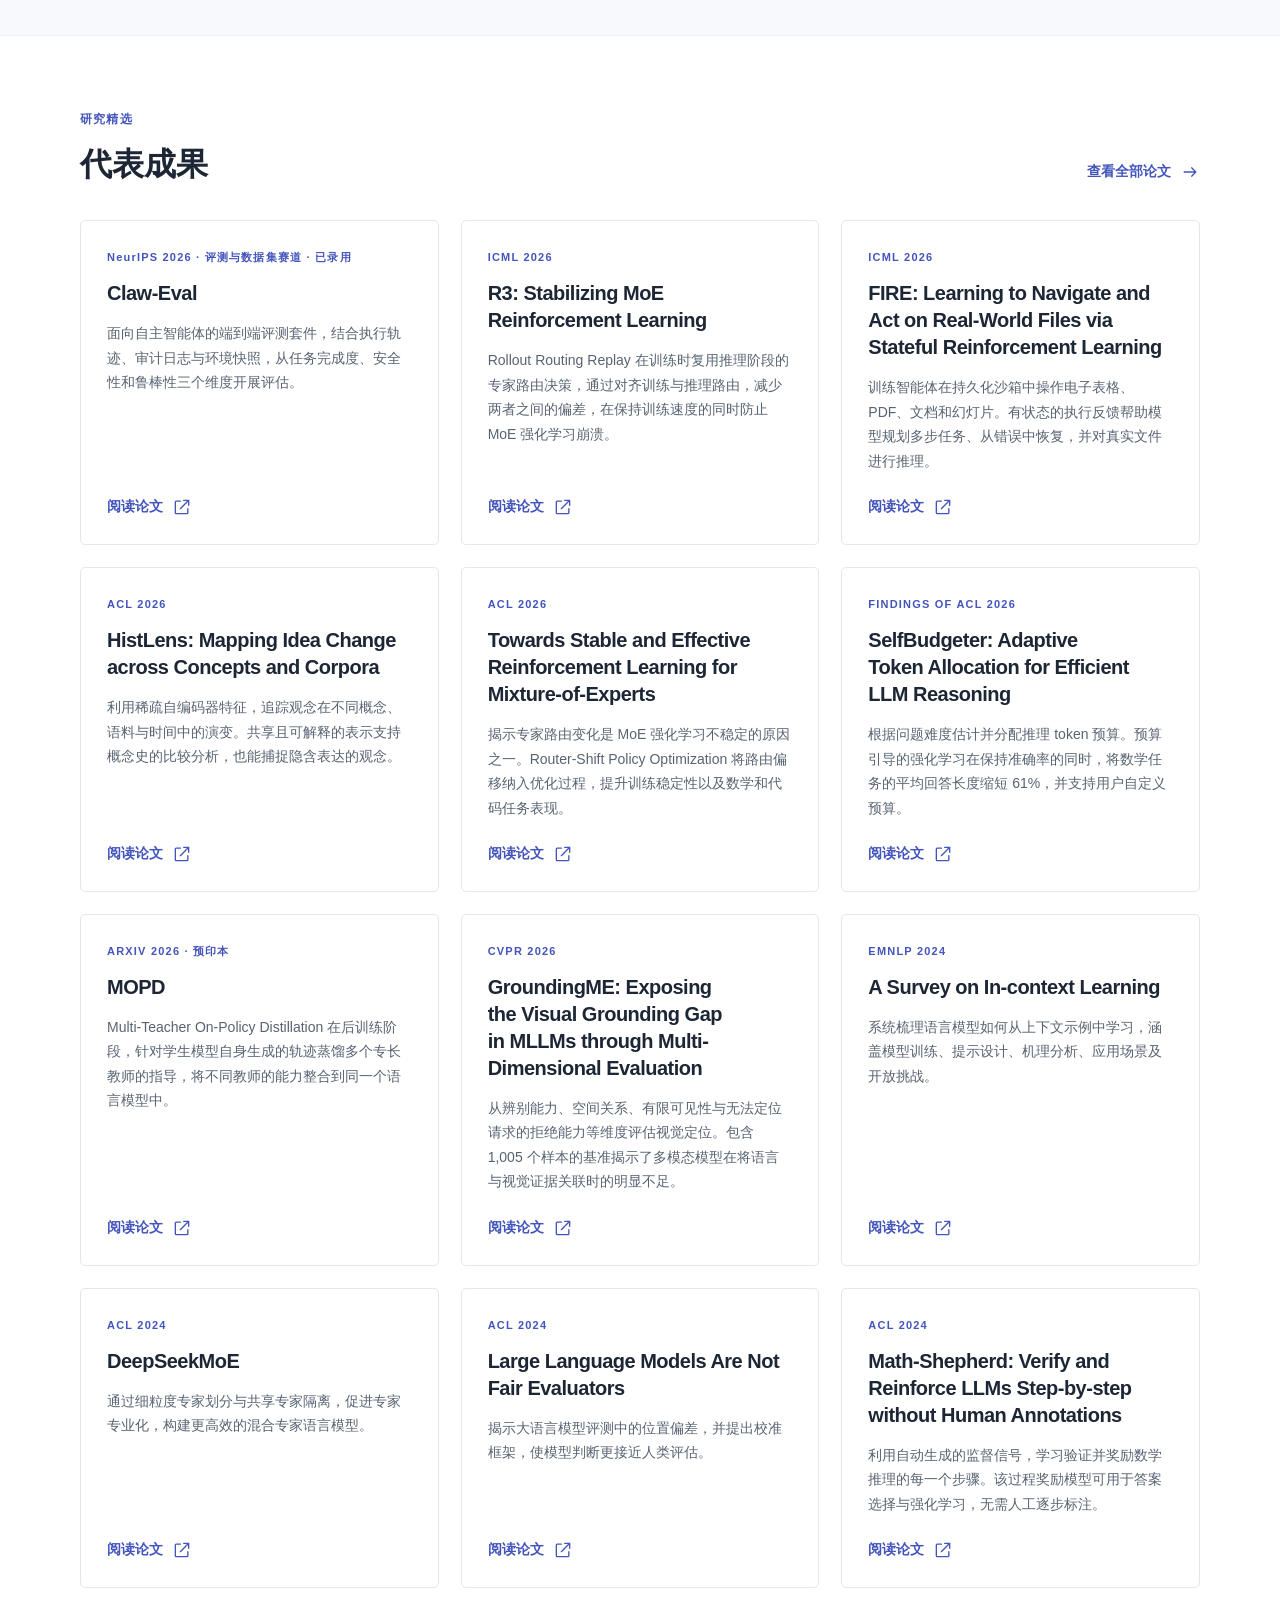
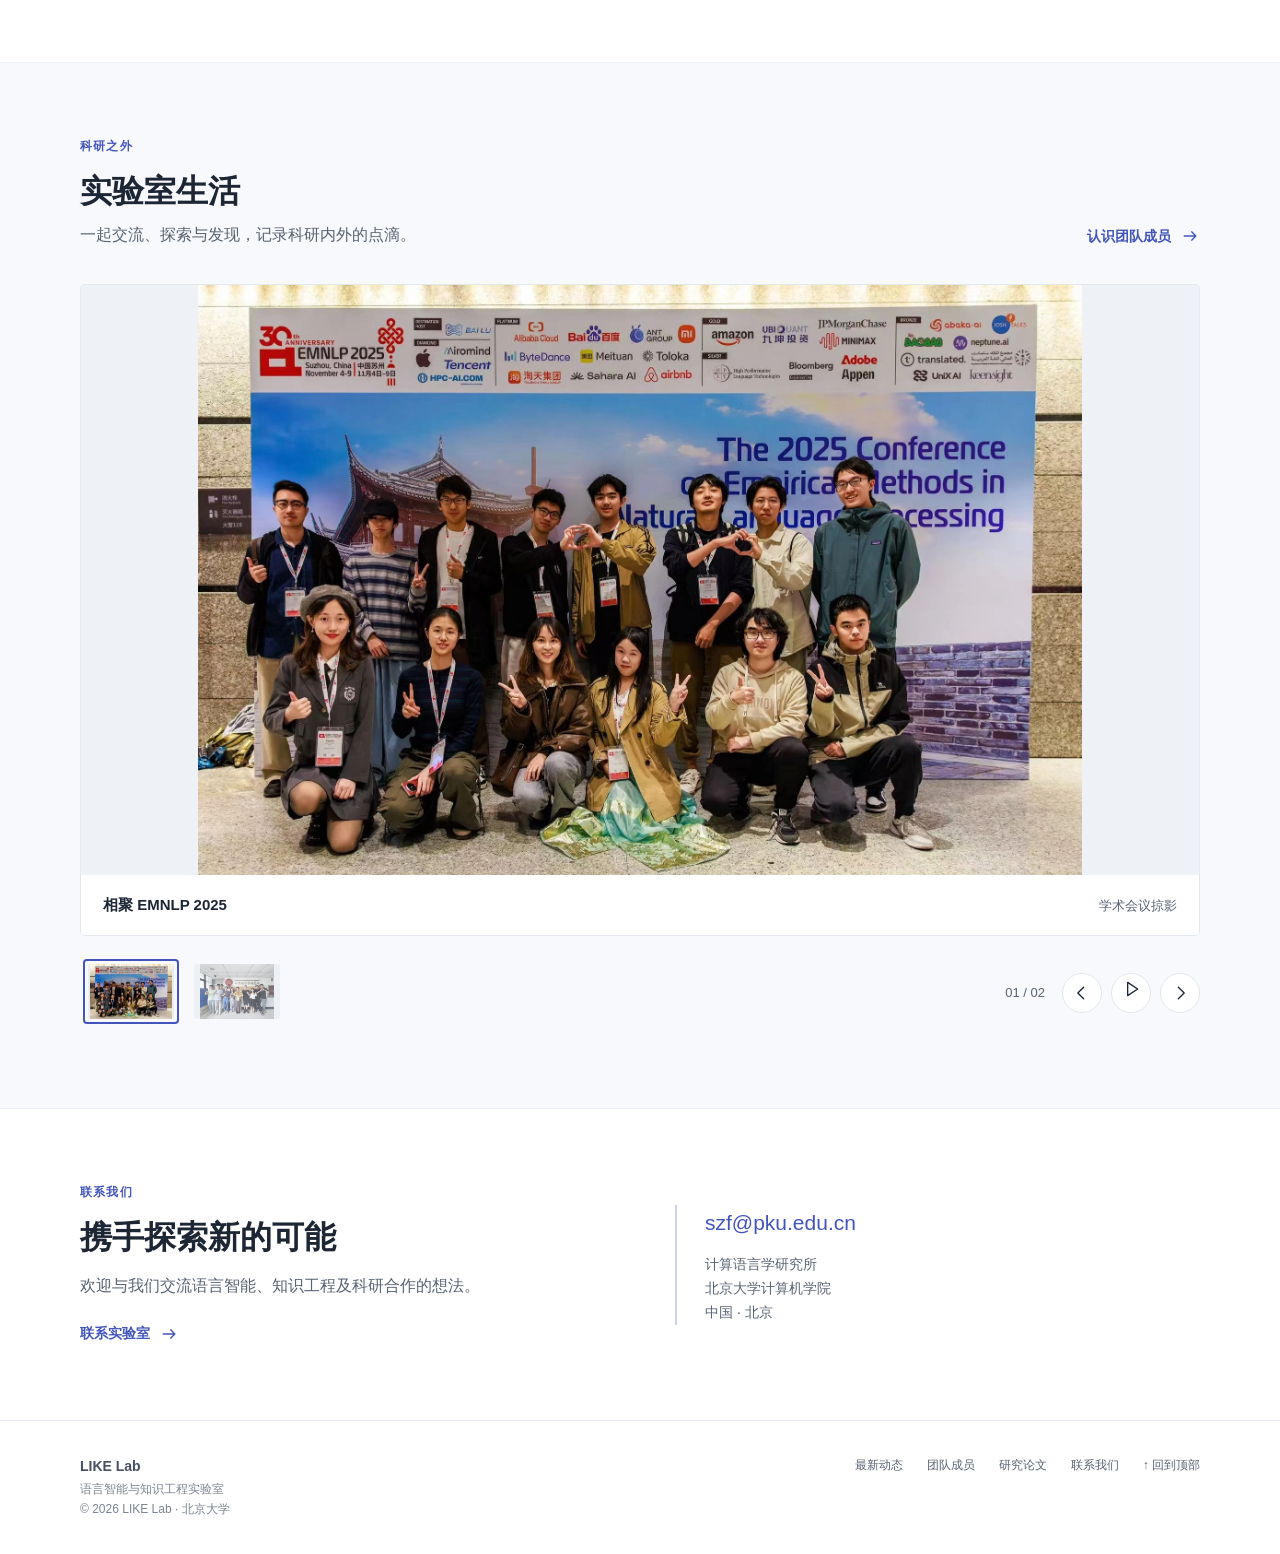
==== commit b132c411: "Match Chinese news headings to original English wording" ====
--- a/zh/index.html
+++ b/zh/index.html
@@ -11,7 +11,7 @@
 <meta name="viewport" content="width=device-width,initial-scale=1"><meta name="description" content="北京大学语言智能与知识工程实验室（LIKE Lab），由穗志方教授领导，聚焦自然语言处理、大语言模型与多模态智能。"><meta name="theme-color" content="#4355bc"><title>首页 · LIKE Lab · 北京大学</title><link rel="icon" href="../assets/like-logo.svg" type="image/svg+xml"><link rel="stylesheet" href="../assets/site.css?v=a5355a71710f"><script src="../assets/site.js?v=5088bf85f177" defer></script><!-- language-alternates:start --><link rel="alternate" hreflang="en" href="../index.html"><link rel="alternate" hreflang="zh-CN" href="index.html"><!-- language-alternates:end --></head>
 <body><a class="skip-link" href="#main">跳至正文</a><header class="site-header"><div class="container header-inner"><a class="brand" href="index.html" aria-label="LIKE Lab 首页"><img src="../assets/like-logo.svg" alt="" width="38" height="38">LIKE Lab</a><!-- language-switch:start --><a class="language-switch" data-language-switch href="../index.html" lang="en" hreflang="en" aria-label="Switch to English">EN</a><!-- language-switch:end --><button class="menu-toggle" aria-controls="site-navigation" aria-expanded="false" aria-label="打开导航"><svg class="icon" aria-hidden="true" viewbox="0 0 24 24"><path d="M4 6h16M4 12h16M4 18h16"/></svg></button><nav class="site-nav" id="site-navigation" aria-label="主导航"><a href="index.html" aria-current="page">首页</a><a href="news.html">最新动态</a><a href="people.html">团队成员</a><a href="publications.html">研究论文</a><a href="contact.html">联系我们</a><a class="search-link" href="publications.html#paper-search" aria-label="搜索论文"><svg class="icon" aria-hidden="true" viewbox="0 0 24 24"><circle cx="10.5" cy="10.5" r="6.5"/><path d="m16 16 5 5"/></svg></a></nav></div></header>
 <main id="main"><div class="container"><section class="hero" aria-labelledby="welcome"><div class="hero-brand"><img src="../assets/like-logo.svg" alt="LIKE Lab 实验室徽标" width="264" height="264"><strong>LIKE Lab</strong><p class="full-name">语言智能与<br>知识工程实验室</p><a class="hero-email" href="mailto:szf@pku.edu.cn">szf@pku.edu.cn</a><p class="university">北京大学</p></div><div class="hero-copy"><div class="eyebrow">语言 · 知识 · 智能</div><h1 id="welcome">欢迎来到 LIKE Lab</h1><p>语言智能与知识工程实验室（Language Intelligence and Knowledge Engineering Lab，简称 LIKE Lab）隶属于北京大学计算机学院计算语言学研究所、多媒体信息处理全国重点实验室。实验室由 <a href="people.html#faculty">穗志方教授</a>领导，长期致力于人工智能前沿研究，聚焦自然语言处理、大语言模型与多模态智能。</p><p>近年来，LIKE Lab 围绕大模型基础理论、模型训练与应用开展系统性研究，在自然语言处理和多模态学习等领域取得了一系列成果，论文发表于 ICLR、ICML、NeurIPS、ACL、CVPR、AAAI、EMNLP 等国际顶级学术会议。实验室多名毕业生加入 DeepSeek、Google DeepMind、小米 MiMo、腾讯、阿里巴巴、字节跳动等领先的大模型研发团队，持续推动人工智能研究与应用发展。</p><p>实验室积极开展产学研合作，与字节跳动、小米、腾讯、华为、百度等企业围绕大模型技术与智能应用开展联合研究。多名学生直接参与了 DeepSeek、MiMo、混元系列模型的训练与优化，为新一代大模型的发展贡献力量。</p><div class="hero-links"><a class="text-link" href="people.html">认识我们的团队<svg class="icon" aria-hidden="true" viewbox="0 0 24 24"><path d="M5 12h14m-5-5 5 5-5 5"/></svg></a><a class="text-link" href="publications.html">浏览研究论文<svg class="icon" aria-hidden="true" viewbox="0 0 24 24"><path d="M5 12h14m-5-5 5 5-5 5"/></svg></a></div></div></section></div>
-<section class="home-news" aria-labelledby="home-news-title"><div class="container"><div class="section-top"><h2 id="home-news-title">最新动态</h2><a class="text-link" href="news.html">全部动态<svg class="icon" aria-hidden="true" viewbox="0 0 24 24"><path d="M5 12h14m-5-5 5 5-5 5"/></svg></a></div><ul class="news-preview"><li><time datetime="2026-09">2026年9月</time><a href="news.html#rang-li-pku-presidential-scholarship-2026">李让获得北京大学校长奖学金<svg class="icon" aria-hidden="true" viewbox="0 0 24 24"><path d="M5 12h14m-5-5 5 5-5 5"/></svg></a></li><li><time datetime="2026-09">2026年9月</time><a href="news.html#neurips-2026">Claw-Eval: Towards Trustworthy Evaluation of Autonomous Agents 被 NeurIPS 2026 录用<svg class="icon" aria-hidden="true" viewbox="0 0 24 24"><path d="M5 12h14m-5-5 5 5-5 5"/></svg></a></li><li><time datetime="2026-07">2026年7月</time><a href="news.html#icml-2026">两篇论文亮相 ICML 2026<svg class="icon" aria-hidden="true" viewbox="0 0 24 24"><path d="M5 12h14m-5-5 5 5-5 5"/></svg></a></li></ul></div></section>
+<section class="home-news" aria-labelledby="home-news-title"><div class="container"><div class="section-top"><h2 id="home-news-title">最新动态</h2><a class="text-link" href="news.html">全部动态<svg class="icon" aria-hidden="true" viewbox="0 0 24 24"><path d="M5 12h14m-5-5 5 5-5 5"/></svg></a></div><ul class="news-preview"><li><time datetime="2026-09">2026年9月</time><a href="news.html#rang-li-pku-presidential-scholarship-2026">李让获得北京大学校长奖学金<svg class="icon" aria-hidden="true" viewbox="0 0 24 24"><path d="M5 12h14m-5-5 5 5-5 5"/></svg></a></li><li><time datetime="2026-09">2026年9月</time><a href="news.html#neurips-2026">Claw-Eval 被 NeurIPS 2026 录用<svg class="icon" aria-hidden="true" viewbox="0 0 24 24"><path d="M5 12h14m-5-5 5 5-5 5"/></svg></a></li><li><time datetime="2026-07">2026年7月</time><a href="news.html#icml-2026">两篇论文亮相 ICML 2026<svg class="icon" aria-hidden="true" viewbox="0 0 24 24"><path d="M5 12h14m-5-5 5 5-5 5"/></svg></a></li></ul></div></section>
 <section class="section soft" id="research-interests" aria-labelledby="research-interests-title"><div class="container"><div class="section-top"><div><div class="eyebrow">探索领域</div><h2 id="research-interests-title">研究方向</h2><p>从理解语言，到构建智能系统。</p></div></div><div class="research-grid"><article class="research-item"><div class="research-icon"><svg class="icon" aria-hidden="true" viewbox="0 0 24 24"><path d="M4 4h16v12H9l-5 4V4zm4 4h8m-8 4h5"/></svg></div><h3>语言智能</h3><p>我们研究大语言模型如何学习、推理与行动，涵盖预训练、后训练、强化学习及高效推理，致力于构建能力更强、更可靠的语言智能。</p><a class="text-link" href="publications.html?q=reasoning">了解相关研究<svg class="icon" aria-hidden="true" viewbox="0 0 24 24"><path d="M5 12h14m-5-5 5 5-5 5"/></svg></a></article><article class="research-item"><div class="research-icon"><svg class="icon" aria-hidden="true" viewbox="0 0 24 24"><rect x="3" y="3" width="14" height="14" rx="2"/><circle cx="7" cy="7" r="1"/><path d="m4 15 5-5 3 3 4-5m-9 13h14V7"/></svg></div><h3>多模态智能</h3><p>我们将语言与感知相结合，构建能够跨模态理解与推理的模型，研究多模态学习、视觉定位、图像与叙事理解，以及交互环境中的模型评测。</p><a class="text-link" href="publications.html?q=multimodal">了解相关研究<svg class="icon" aria-hidden="true" viewbox="0 0 24 24"><path d="M5 12h14m-5-5 5 5-5 5"/></svg></a></article><article class="research-item"><div class="research-icon"><svg class="icon" aria-hidden="true" viewbox="0 0 24 24"><circle cx="12" cy="12" r="3"/><circle cx="4" cy="4" r="2"/><circle cx="20" cy="4" r="2"/><circle cx="4" cy="20" r="2"/><circle cx="20" cy="20" r="2"/><path d="m6 6 4 4m4-4 4-4m-4 14 4 4M10 14l-4 4M14 10l4-4"/></svg></div><h3>知识工程</h3><p>我们探索智能系统如何获取、表示与运用知识，研究知识图谱、实体链接及语言模型中的知识，重点关注可解释性、事实准确性与可靠推理。</p><a class="text-link" href="publications.html?q=knowledge">了解相关研究<svg class="icon" aria-hidden="true" viewbox="0 0 24 24"><path d="M5 12h14m-5-5 5 5-5 5"/></svg></a></article></div></div></section>
 <section class="section" id="research-highlights" aria-labelledby="research-highlights-title"><div class="container"><div class="section-top"><div><div class="eyebrow">研究精选</div><h2 id="research-highlights-title">代表成果</h2></div><a class="text-link" href="publications.html">查看全部论文<svg class="icon" aria-hidden="true" viewbox="0 0 24 24"><path d="M5 12h14m-5-5 5 5-5 5"/></svg></a></div><div class="highlights"><article class="highlight"><div class="highlight-heading"><div class="kicker"><span class="conference-name">NeurIPS</span> 2026 · 评测与数据集赛道 · 已录用</div><h3>Claw-Eval</h3></div><p>面向自主智能体的端到端评测套件，结合执行轨迹、审计日志与环境快照，从任务完成度、安全性和鲁棒性三个维度开展评估。</p><a class="text-link" href="https://arxiv.org/abs/2604.06132" target="_blank" rel="noopener noreferrer" aria-label="阅读论文：Claw-Eval">阅读论文<svg class="icon" aria-hidden="true" viewbox="0 0 24 24"><path d="M14 4h6v6m0-6-10 10M10 5H5a1 1 0 0 0-1 1v13a1 1 0 0 0 1 1h13a1 1 0 0 0 1-1v-5"/></svg></a></article><article class="highlight"><div class="highlight-heading"><div class="kicker">ICML 2026</div><h3>R3: Stabilizing MoE Reinforcement Learning</h3></div><p>Rollout Routing Replay 在训练时复用推理阶段的专家路由决策，通过对齐训练与推理路由，减少两者之间的偏差，在保持训练速度的同时防止 MoE 强化学习崩溃。</p><a class="text-link" href="https://openreview.net/forum?id=ZMkfGplf4b" target="_blank" rel="noopener noreferrer" aria-label="阅读论文：R3: Stabilizing MoE Reinforcement Learning">阅读论文<svg class="icon" aria-hidden="true" viewbox="0 0 24 24"><path d="M14 4h6v6m0-6-10 10M10 5H5a1 1 0 0 0-1 1v13a1 1 0 0 0 1 1h13a1 1 0 0 0 1-1v-5"/></svg></a></article><article class="highlight"><div class="highlight-heading"><div class="kicker">ICML 2026</div><h3>FIRE: Learning to Navigate and Act on Real-World Files via Stateful Reinforcement Learning</h3></div><p>训练智能体在持久化沙箱中操作电子表格、PDF、文档和幻灯片。有状态的执行反馈帮助模型规划多步任务、从错误中恢复，并对真实文件进行推理。</p><a class="text-link" href="https://openreview.net/forum?id=lHVxzhqYai" target="_blank" rel="noopener noreferrer" aria-label="阅读论文：FIRE: Learning to Navigate and Act on Real-World Files via Stateful Reinforcement Learning">阅读论文<svg class="icon" aria-hidden="true" viewbox="0 0 24 24"><path d="M14 4h6v6m0-6-10 10M10 5H5a1 1 0 0 0-1 1v13a1 1 0 0 0 1 1h13a1 1 0 0 0 1-1v-5"/></svg></a></article><article class="highlight"><div class="highlight-heading"><div class="kicker">ACL 2026</div><h3>HistLens: Mapping Idea Change across Concepts and Corpora</h3></div><p>利用稀疏自编码器特征，追踪观念在不同概念、语料与时间中的演变。共享且可解释的表示支持概念史的比较分析，也能捕捉隐含表达的观念。</p><a class="text-link" href="https://aclanthology.org/2026.acl-long.652/" target="_blank" rel="noopener noreferrer" aria-label="阅读论文：HistLens: Mapping Idea Change across Concepts and Corpora">阅读论文<svg class="icon" aria-hidden="true" viewbox="0 0 24 24"><path d="M14 4h6v6m0-6-10 10M10 5H5a1 1 0 0 0-1 1v13a1 1 0 0 0 1 1h13a1 1 0 0 0 1-1v-5"/></svg></a></article><article class="highlight"><div class="highlight-heading"><div class="kicker">ACL 2026</div><h3>Towards Stable and Effective Reinforcement Learning for Mixture-of-Experts</h3></div><p>揭示专家路由变化是 MoE 强化学习不稳定的原因之一。Router-Shift Policy Optimization 将路由偏移纳入优化过程，提升训练稳定性以及数学和代码任务表现。</p><a class="text-link" href="https://aclanthology.org/2026.acl-long.1165/" target="_blank" rel="noopener noreferrer" aria-label="阅读论文：Towards Stable and Effective Reinforcement Learning for Mixture-of-Experts">阅读论文<svg class="icon" aria-hidden="true" viewbox="0 0 24 24"><path d="M14 4h6v6m0-6-10 10M10 5H5a1 1 0 0 0-1 1v13a1 1 0 0 0 1 1h13a1 1 0 0 0 1-1v-5"/></svg></a></article><article class="highlight"><div class="highlight-heading"><div class="kicker">Findings of ACL 2026</div><h3>SelfBudgeter: Adaptive Token Allocation for Efficient LLM Reasoning</h3></div><p>根据问题难度估计并分配推理 token 预算。预算引导的强化学习在保持准确率的同时，将数学任务的平均回答长度缩短 61%，并支持用户自定义预算。</p><a class="text-link" href="https://aclanthology.org/2026.findings-acl.1063/" target="_blank" rel="noopener noreferrer" aria-label="阅读论文：SelfBudgeter: Adaptive Token Allocation for Efficient LLM Reasoning">阅读论文<svg class="icon" aria-hidden="true" viewbox="0 0 24 24"><path d="M14 4h6v6m0-6-10 10M10 5H5a1 1 0 0 0-1 1v13a1 1 0 0 0 1 1h13a1 1 0 0 0 1-1v-5"/></svg></a></article><article class="highlight"><div class="highlight-heading"><div class="kicker">arXiv 2026 · 预印本</div><h3>MOPD</h3></div><p>Multi-Teacher On-Policy Distillation 在后训练阶段，针对学生模型自身生成的轨迹蒸馏多个专长教师的指导，将不同教师的能力整合到同一个语言模型中。</p><a class="text-link" href="https://arxiv.org/abs/2606.30406" target="_blank" rel="noopener noreferrer" aria-label="阅读论文：MOPD">阅读论文<svg class="icon" aria-hidden="true" viewbox="0 0 24 24"><path d="M14 4h6v6m0-6-10 10M10 5H5a1 1 0 0 0-1 1v13a1 1 0 0 0 1 1h13a1 1 0 0 0 1-1v-5"/></svg></a></article><article class="highlight"><div class="highlight-heading"><div class="kicker">CVPR 2026</div><h3>GroundingME: Exposing the Visual Grounding Gap in MLLMs through Multi-Dimensional Evaluation</h3></div><p>从辨别能力、空间关系、有限可见性与无法定位请求的拒绝能力等维度评估视觉定位。包含 1,005 个样本的基准揭示了多模态模型在将语言与视觉证据关联时的明显不足。</p><a class="text-link" href="https://arxiv.org/abs/2512.17495" target="_blank" rel="noopener noreferrer" aria-label="阅读论文：GroundingME: Exposing the Visual Grounding Gap in MLLMs through Multi-Dimensional Evaluation">阅读论文<svg class="icon" aria-hidden="true" viewbox="0 0 24 24"><path d="M14 4h6v6m0-6-10 10M10 5H5a1 1 0 0 0-1 1v13a1 1 0 0 0 1 1h13a1 1 0 0 0 1-1v-5"/></svg></a></article><article class="highlight"><div class="highlight-heading"><div class="kicker">EMNLP 2024</div><h3>A Survey on In-context Learning</h3></div><p>系统梳理语言模型如何从上下文示例中学习，涵盖模型训练、提示设计、机理分析、应用场景及开放挑战。</p><a class="text-link" href="https://aclanthology.org/2024.emnlp-main.64/" target="_blank" rel="noopener noreferrer" aria-label="阅读论文：A Survey on In-context Learning">阅读论文<svg class="icon" aria-hidden="true" viewbox="0 0 24 24"><path d="M14 4h6v6m0-6-10 10M10 5H5a1 1 0 0 0-1 1v13a1 1 0 0 0 1 1h13a1 1 0 0 0 1-1v-5"/></svg></a></article><article class="highlight"><div class="highlight-heading"><div class="kicker">ACL 2024</div><h3>DeepSeekMoE</h3></div><p>通过细粒度专家划分与共享专家隔离，促进专家专业化，构建更高效的混合专家语言模型。</p><a class="text-link" href="https://aclanthology.org/2024.acl-long.70/" target="_blank" rel="noopener noreferrer" aria-label="阅读论文：DeepSeekMoE">阅读论文<svg class="icon" aria-hidden="true" viewbox="0 0 24 24"><path d="M14 4h6v6m0-6-10 10M10 5H5a1 1 0 0 0-1 1v13a1 1 0 0 0 1 1h13a1 1 0 0 0 1-1v-5"/></svg></a></article><article class="highlight"><div class="highlight-heading"><div class="kicker">ACL 2024</div><h3>Large Language Models Are Not Fair Evaluators</h3></div><p>揭示大语言模型评测中的位置偏差，并提出校准框架，使模型判断更接近人类评估。</p><a class="text-link" href="https://aclanthology.org/2024.acl-long.511/" target="_blank" rel="noopener noreferrer" aria-label="阅读论文：Large Language Models Are Not Fair Evaluators">阅读论文<svg class="icon" aria-hidden="true" viewbox="0 0 24 24"><path d="M14 4h6v6m0-6-10 10M10 5H5a1 1 0 0 0-1 1v13a1 1 0 0 0 1 1h13a1 1 0 0 0 1-1v-5"/></svg></a></article><article class="highlight"><div class="highlight-heading"><div class="kicker">ACL 2024</div><h3>Math-Shepherd: Verify and Reinforce LLMs Step-by-step without Human Annotations</h3></div><p>利用自动生成的监督信号，学习验证并奖励数学推理的每一个步骤。该过程奖励模型可用于答案选择与强化学习，无需人工逐步标注。</p><a class="text-link" href="https://aclanthology.org/2024.acl-long.510/" target="_blank" rel="noopener noreferrer" aria-label="阅读论文：Math-Shepherd: Verify and Reinforce LLMs Step-by-step without Human Annotations">阅读论文<svg class="icon" aria-hidden="true" viewbox="0 0 24 24"><path d="M14 4h6v6m0-6-10 10M10 5H5a1 1 0 0 0-1 1v13a1 1 0 0 0 1 1h13a1 1 0 0 0 1-1v-5"/></svg></a></article></div></div></section>
 <section class="section soft" id="life-at-like" aria-labelledby="life-at-like-title"><div class="container"><div class="section-top"><div><div class="eyebrow">科研之外</div><h2 id="life-at-like-title">实验室生活</h2><p>一起交流、探索与发现，记录科研内外的点滴。</p></div><a class="text-link" href="people.html">认识团队成员<svg class="icon" aria-hidden="true" viewbox="0 0 24 24"><path d="M5 12h14m-5-5 5 5-5 5"/></svg></a></div><div data-gallery aria-label="实验室相册" aria-roledescription="轮播相册"><div class="gallery-stage" aria-live="polite"><figure role="group" aria-roledescription="照片" aria-label="第 1 张，共 2 张"><img src="../assets/team-emnlp-2025.webp" alt="团队成员在 EMNLP 2025 会议背景板前合影" loading="lazy" decoding="async" width="1919" height="1280"><figcaption><strong>相聚 EMNLP 2025</strong><span>学术会议掠影</span></figcaption></figure><figure role="group" aria-roledescription="照片" aria-label="第 2 张，共 2 张"><img src="../assets/team-icl.webp" alt="LIKE Lab 成员在计算语言学研究所牌前合影" loading="lazy" decoding="async" width="1702" height="1276"><figcaption><strong>相聚北大</strong><span>计算语言学研究所</span></figcaption></figure></div><div class="gallery-controls js-only"><div class="gallery-thumbs" role="group" aria-label="选择实验室照片"><button class="gallery-thumb" aria-label="查看第 1 张照片（共 2 张）：相聚 EMNLP 2025" aria-pressed="true"><img src="../assets/team-emnlp-2025-thumb.webp" alt="" width="86" height="55" loading="lazy"></button><button class="gallery-thumb" aria-label="查看第 2 张照片（共 2 张）：相聚北大" aria-pressed="false"><img src="../assets/team-icl-thumb.webp" alt="" width="86" height="55" loading="lazy"></button></div><div class="gallery-actions"><span class="gallery-counter" aria-live="polite">01 / 02</span><button class="icon-button" data-gallery-prev aria-label="上一张照片"><svg class="icon" aria-hidden="true" viewbox="0 0 24 24"><path d="m14 5-7 7 7 7"/></svg></button><button class="icon-button" data-gallery-play aria-label="播放相册"><span data-play-icon><svg class="icon" aria-hidden="true" viewbox="0 0 24 24"><path d="m8 4 12 8-12 8V4Z"/></svg></span><span data-pause-icon hidden><svg class="icon" aria-hidden="true" viewbox="0 0 24 24"><path d="M9 5v14M15 5v14"/></svg></span></button><button class="icon-button" data-gallery-next aria-label="下一张照片"><svg class="icon" aria-hidden="true" viewbox="0 0 24 24"><path d="m10 5 7 7-7 7"/></svg></button></div></div></div></div></section>
